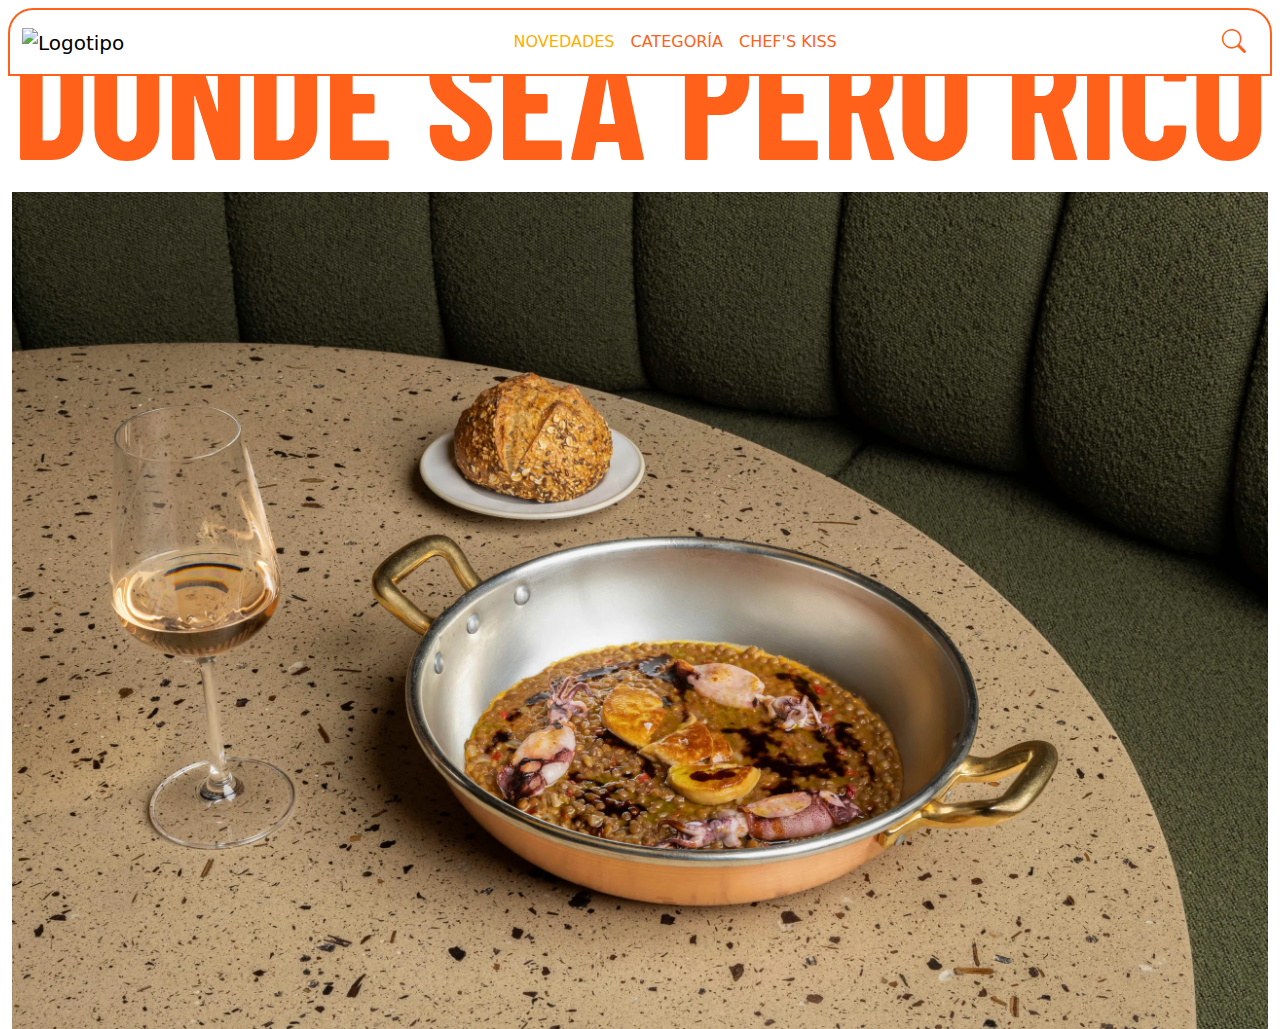
==== index.html @ 095376ee "Added banner" ====
<!DOCTYPE html>
<html lang="en">
<head>
    <meta charset="UTF-8">
    <meta name="viewport" content="width=device-width, initial-scale=1.0">
    <title>Home</title>

    <!-- Tipografía -->
    <link rel="preconnect" href="https://fonts.googleapis.com">
    <link rel="preconnect" href="https://fonts.gstatic.com" crossorigin>
    <link href="https://fonts.googleapis.com/css2?family=Barlow+Condensed:ital,wght@0,100;0,200;0,300;0,400;0,500;0,600;0,700;0,800;0,900;1,100;1,200;1,300;1,400;1,500;1,600;1,700;1,800;1,900&family=Bebas+Neue&display=swap" rel="stylesheet">

    <!-- BOOTSTRAP -->
    <link rel="stylesheet" href="https://cdn.jsdelivr.net/npm/bootstrap@5.3.3/dist/css/bootstrap.min.css" />
    <!-- BOOTSTRAP ICONOS -->
    <link rel="stylesheet" href="https://cdn.jsdelivr.net/npm/bootstrap-icons@1.11.3/font/bootstrap-icons.min.css">

    <!-- CSS AOS -->
    <link href="https://unpkg.com/aos@2.3.1/dist/aos.css" rel="stylesheet">

    <!-- CSS -->
    <link rel="stylesheet" href="css/home.css" />

    <!-- JQUERY -->
    <script src="https://cdnjs.cloudflare.com/ajax/libs/jquery/3.7.1/jquery.min.js" integrity="sha512-v2CJ7UaYy4JwqLDIrZUI/4hqeoQieOmAZNXBeQyjo21dadnwR+8ZaIJVT8EE2iyI61OV8e6M8PP2/4hpQINQ/g==" crossorigin="anonymous" referrerpolicy="no-referrer"></script>

    <!-- JS AOS -->
    <script src="https://unpkg.com/aos@2.3.1/dist/aos.js"></script>

    <!-- FONTAWESOM -->
    <script src="https://kit.fontawesome.com/dbeceb44b5.js" crossorigin="anonymous"></script>
</head>
<body>
    <!-- Navbar -->
    <div class="navbar-wrapper">
        <nav class="navbar navbar-expand-lg fixed-top" style="background-color: white;">
            <div class="container-fluid">
                <!-- Logotipo -->
                <a class="navbar-brand" href="index.html">
                    <img src="img/logo1.png" alt="Logotipo" height="35">
                </a>

                <!-- Botón hamburguesa -->
                <button class="navbar-toggler" type="button" data-bs-toggle="collapse" data-bs-target="#navbarNav" aria-controls="navbarNav" aria-expanded="false" aria-label="Toggle navigation">
                    <span class="navbar-toggler-icon"></span>
                </button>

                <!-- Botones -->
                <div class="collapse navbar-collapse justify-content-center" id="navbarNav">
                    <ul class="navbar-nav">
                        <li class="nav-item">
                            <a class="nav-link active" aria-current="page" href="#">NOVEDADES</a>
                        </li>
                        <li class="nav-item">
                            <a class="nav-link" href="#">CATEGORÍA</a>
                        </li>
                        <li class="nav-item">
                            <a class="nav-link" href="#">CHEF'S KISS</a>
                        </li>
                    </ul>
                </div>

                <!-- Lupa -->
                <form class="d-flex align-items-center" id="search-form">
                    <button class="btn" id="search-icon" type="button">
                        <i class="bi bi-search" style="font-size: 1.5rem; color: var(--color-4);"></i>
                    </button>
                    <input class="form-control ms-2" id="search-input" type="search" placeholder="Search" aria-label="Search" style="display: none; width: 0;">
                </form>
            </div>
        </nav>
    </div>

    <!-- texto header -->
    <div id="banner" class="container-fluid text-center">
        <h1 class="text-uppercase">Donde Sea Pero Rico</h1>
                <!-- Imagen principal -->
                <div id="banner-image" class="position-relative">
                    <img src="img/banner.webp" class="img-fluid object-fit-cover" alt="Imagen destacada">
                    <!-- <div class="star-burst"> AÑADIR FORMITA 
                    </div> -->
                </div>

 <!-- JAVASCRIPT BOOTSTRAP -->
 <script src="https://cdn.jsdelivr.net/npm/bootstrap@5.3.3/dist/js/bootstrap.bundle.min.js" integrity="sha384-YvpcrYf0tY3lHB60NNkmXc5s9fDVZLESaAA55NDzOxhy9GkcIdslK1eN7N6jIeHz" crossorigin="anonymous"></script>

 <!-- JS TYPED.JS -->
 <script src="https://unpkg.com/typed.js@2.1.0/dist/typed.umd.js"></script>

 <!-- JAVASCRIPT -->
  <script src="js/script.js"></script>
    
</body>
</html>
---- css/home.css ----
:root {
    --color-1: rgba(235, 0, 84, 1);
    --color-2: rgba(253, 146, 164, 1);
    --color-3: rgba(254, 215, 218, 1);
    --color-4: rgba(255, 97, 26, 1);
    --color-5: rgba(255, 174, 0, 1);
    --color-6: white;
}

.head {
    width: 1411px;
    height: 1013px;
    flex-shrink: 0;
    border-radius: 25px;
    border: 2px solid #FC4712;
}

/* TIPOGRAFÍA */
h1 {
    text-align: center;
    font-family: "Barlow Condensed";
    font-style: bold;
    font-weight: 700;
    font-size: 10em;
    margin: 0;
    color: var(--color-4);
}

h2 {
    font-family: "Barlow Condensed";
    font-style: normal;
    font-weight: 700;
    font-size: 5em;
    margin: 0;
    color: var(--color-4);
    line-height: 1;
    padding-top: 0.2em;
}

/* NAVBAR */
.navbar-wrapper {
    position: fixed;
    top: 0;
    left: 0;
    width: 100%;
    z-index: 999; 
    background-color:var(--color-6); 
    height: 75px; 
}

.navbar {
    border-radius: 25px 25px 0px 0px;
    border: 2px solid var(--color-4);
    margin-top: 0.5em;
    margin: 0.5em;
}

.navbar .nav-link {
    color: var(--color-4);
}

.navbar .nav-link.active {
    color: var(--color-5); 
}

.navbar .nav-link:hover {
    color: var(--color-5); 
}

#search-form {
    position: relative;
    display: flex;
    align-items: center;
}

#search-icon {
    z-index: 2; 
    background: none;
    border: none;
    cursor: pointer;
}

#search-input {
    position: absolute;
    right: 0;
    width: 0;
    transition: width 0.3s ease;
    background-color: transparent;
    border: none;
    border-bottom: 2px solid var(--color-4);
    padding: 5px;
    outline: none;
    color: var(--color-5);
    opacity: 0;
    z-index: 1; 
}

#search-input.active {
    width: 200px; /* Ancho abierto */
    opacity: 1;
}

/* BANNER */

.banner{
    padding-top: 60px;
    height: 100vh;
}

.img-fluid {
    width: 100%;
}

.banner-image{
    height: 32em;
}
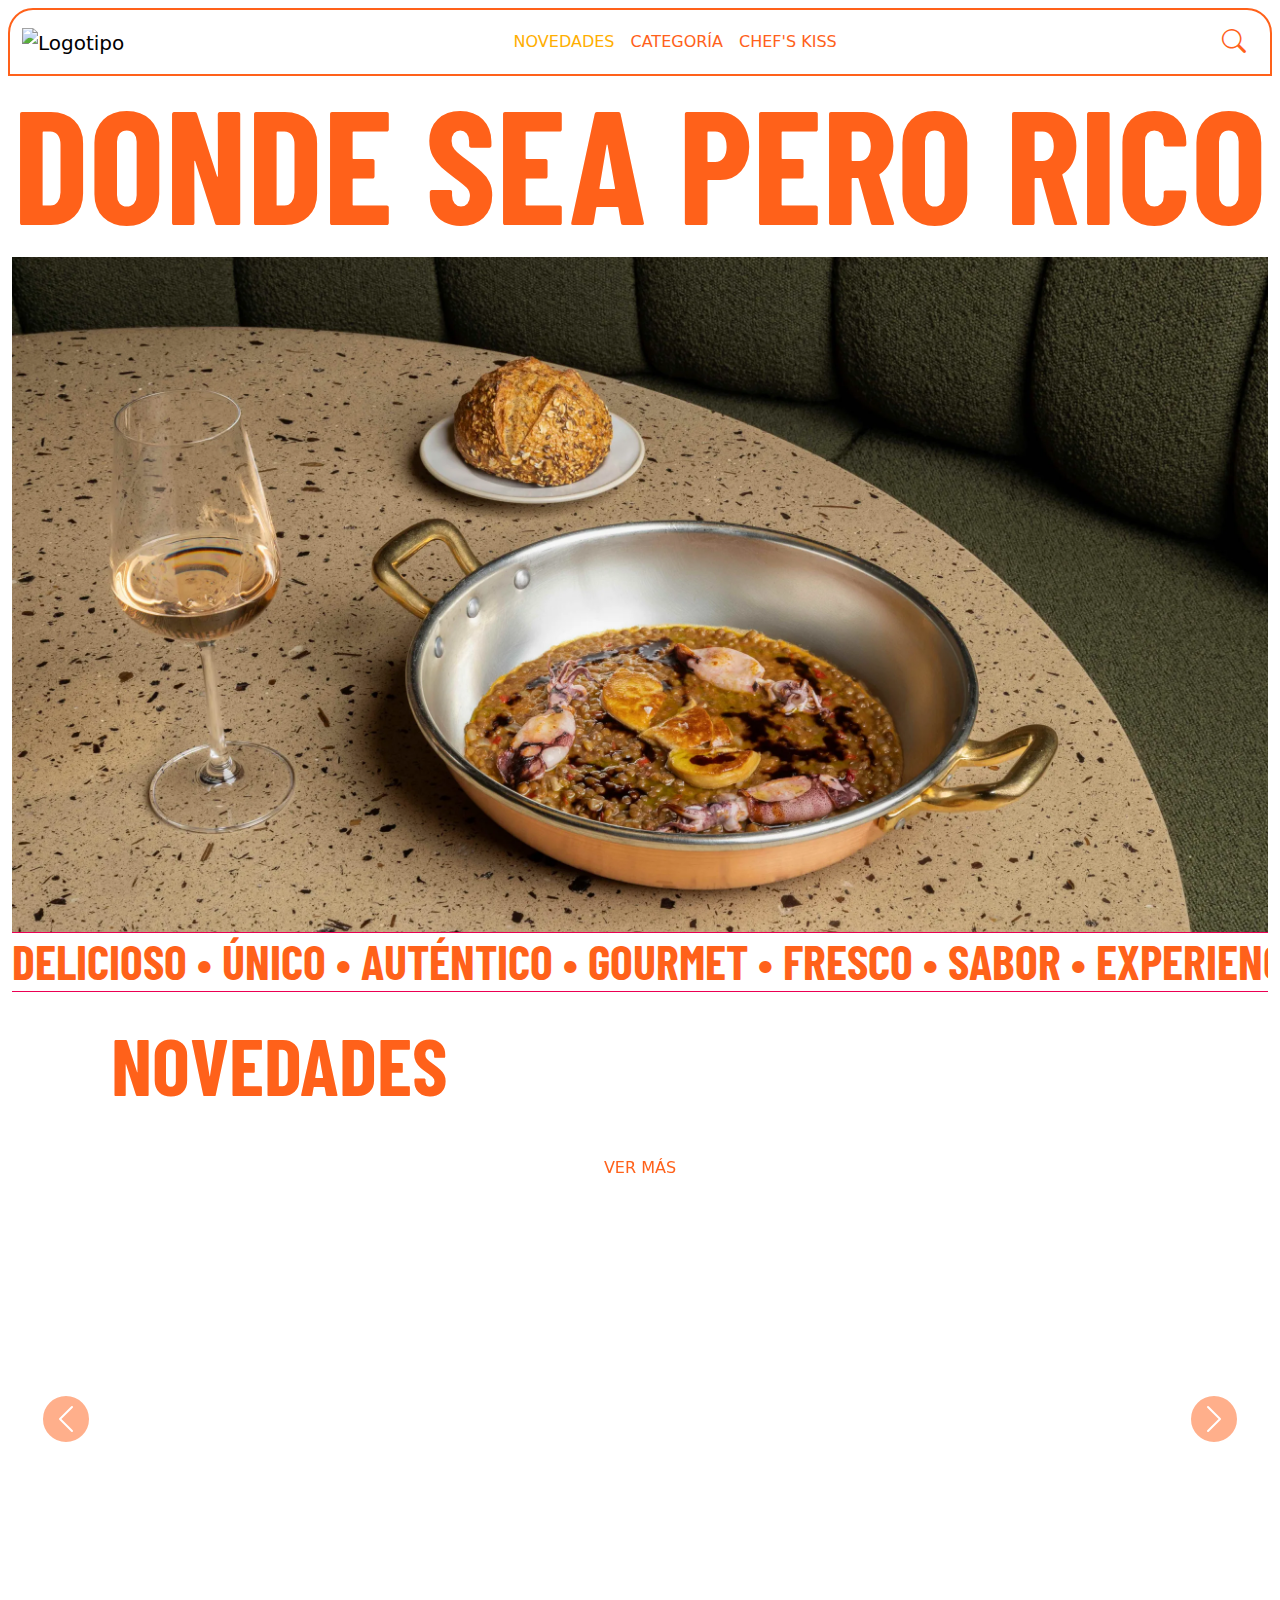
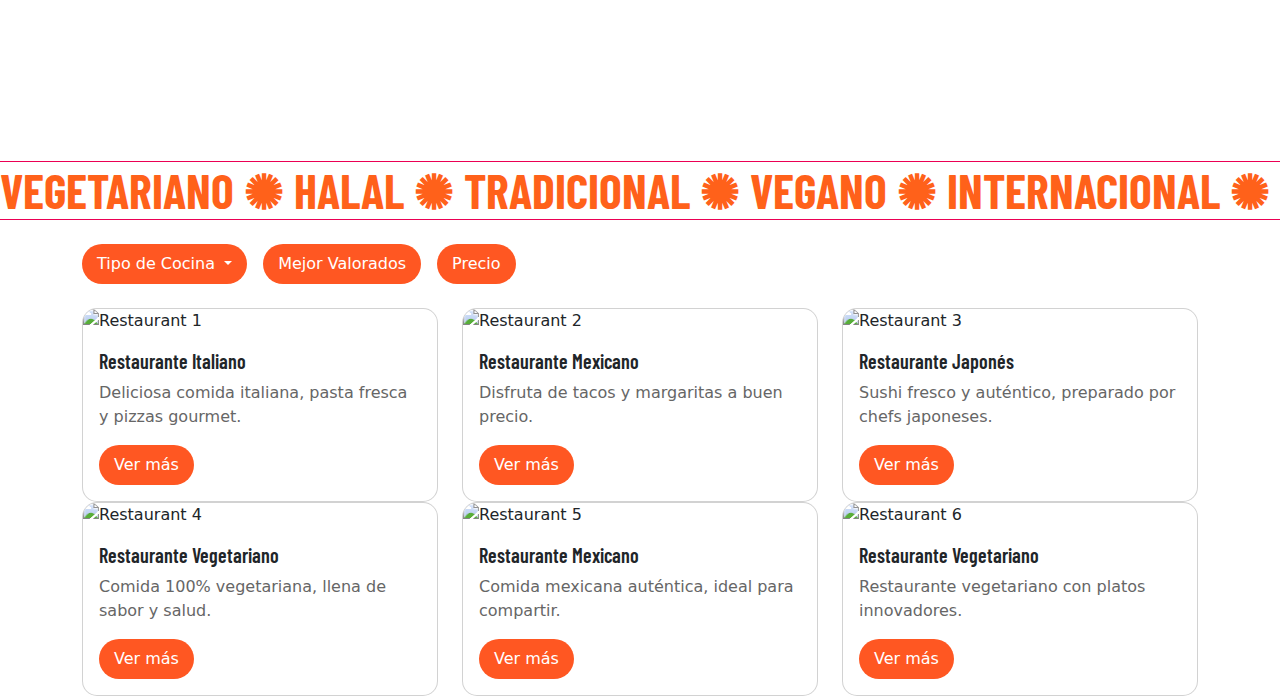
==== commit eca53fb8: "Seccion categorias con filtros en js funcionando" ====
--- a/index.html
+++ b/index.html
@@ -1,94 +1,329 @@
 <!DOCTYPE html>
 <html lang="en">
-<head>
-    <meta charset="UTF-8">
-    <meta name="viewport" content="width=device-width, initial-scale=1.0">
-    <title>Home</title>
-
-    <!-- Tipografía -->
-    <link rel="preconnect" href="https://fonts.googleapis.com">
-    <link rel="preconnect" href="https://fonts.gstatic.com" crossorigin>
-    <link href="https://fonts.googleapis.com/css2?family=Barlow+Condensed:ital,wght@0,100;0,200;0,300;0,400;0,500;0,600;0,700;0,800;0,900;1,100;1,200;1,300;1,400;1,500;1,600;1,700;1,800;1,900&family=Bebas+Neue&display=swap" rel="stylesheet">
-
-    <!-- BOOTSTRAP -->
-    <link rel="stylesheet" href="https://cdn.jsdelivr.net/npm/bootstrap@5.3.3/dist/css/bootstrap.min.css" />
-    <!-- BOOTSTRAP ICONOS -->
-    <link rel="stylesheet" href="https://cdn.jsdelivr.net/npm/bootstrap-icons@1.11.3/font/bootstrap-icons.min.css">
-
-    <!-- CSS AOS -->
-    <link href="https://unpkg.com/aos@2.3.1/dist/aos.css" rel="stylesheet">
-
-    <!-- CSS -->
-    <link rel="stylesheet" href="css/home.css" />
-
-    <!-- JQUERY -->
-    <script src="https://cdnjs.cloudflare.com/ajax/libs/jquery/3.7.1/jquery.min.js" integrity="sha512-v2CJ7UaYy4JwqLDIrZUI/4hqeoQieOmAZNXBeQyjo21dadnwR+8ZaIJVT8EE2iyI61OV8e6M8PP2/4hpQINQ/g==" crossorigin="anonymous" referrerpolicy="no-referrer"></script>
-
-    <!-- JS AOS -->
-    <script src="https://unpkg.com/aos@2.3.1/dist/aos.js"></script>
-
-    <!-- FONTAWESOM -->
-    <script src="https://kit.fontawesome.com/dbeceb44b5.js" crossorigin="anonymous"></script>
-</head>
-<body>
-    <!-- Navbar -->
-    <div class="navbar-wrapper">
-        <nav class="navbar navbar-expand-lg fixed-top" style="background-color: white;">
-            <div class="container-fluid">
-                <!-- Logotipo -->
-                <a class="navbar-brand" href="index.html">
-                    <img src="img/logo1.png" alt="Logotipo" height="35">
-                </a>
-
-                <!-- Botón hamburguesa -->
-                <button class="navbar-toggler" type="button" data-bs-toggle="collapse" data-bs-target="#navbarNav" aria-controls="navbarNav" aria-expanded="false" aria-label="Toggle navigation">
-                    <span class="navbar-toggler-icon"></span>
+    <head>
+        <meta charset="UTF-8">
+        <meta name="viewport" content="width=device-width, initial-scale=1.0">
+        <title>Home</title>
+
+        <!-- Tipografía -->
+        <link rel="preconnect" href="https://fonts.googleapis.com">
+        <link
+            rel="preconnect"
+            href="https://fonts.gstatic.com"
+            crossorigin="crossorigin">
+        <link
+            href="https://fonts.googleapis.com/css2?family=Barlow+Condensed:ital,wght@0,100;0,200;0,300;0,400;0,500;0,600;0,700;0,800;0,900;1,100;1,200;1,300;1,400;1,500;1,600;1,700;1,800;1,900&family=Bebas+Neue&display=swap"
+            rel="stylesheet">
+
+        <!-- BOOTSTRAP -->
+        <link
+            rel="stylesheet"
+            href="https://cdn.jsdelivr.net/npm/bootstrap@5.3.3/dist/css/bootstrap.min.css"/>
+        <!-- BOOTSTRAP ICONOS -->
+        <link
+            rel="stylesheet"
+            href="https://cdn.jsdelivr.net/npm/bootstrap-icons@1.11.3/font/bootstrap-icons.min.css">
+
+        <!-- CSS AOS -->
+        <link href="https://unpkg.com/aos@2.3.1/dist/aos.css" rel="stylesheet">
+
+        <!-- CSS -->
+        <link rel="stylesheet" href="css/home.css"/>
+
+        <!-- JQUERY -->
+        <script
+            src="https://cdnjs.cloudflare.com/ajax/libs/jquery/3.7.1/jquery.min.js"
+            integrity="sha512-v2CJ7UaYy4JwqLDIrZUI/4hqeoQieOmAZNXBeQyjo21dadnwR+8ZaIJVT8EE2iyI61OV8e6M8PP2/4hpQINQ/g=="
+            crossorigin="anonymous"
+            referrerpolicy="no-referrer"></script>
+
+        <!-- JS AOS -->
+        <script src="https://unpkg.com/aos@2.3.1/dist/aos.js"></script>
+
+        <!-- FONTAWESOM -->
+        <script src="https://kit.fontawesome.com/dbeceb44b5.js" crossorigin="anonymous"></script>
+
+    </head>
+    <body>
+        <!-- Navbar -->
+        <div class="navbar-wrapper">
+            <nav class="navbar navbar-expand-lg fixed-top" style="background-color: white;">
+                <div class="container-fluid">
+                    <!-- Logotipo -->
+                    <a class="navbar-brand" href="index.html">
+                        <img src="img/logo1.png" alt="Logotipo" height="35">
+                    </a>
+
+                    <!-- Botón hamburguesa -->
+                    <button
+                        class="navbar-toggler"
+                        type="button"
+                        data-bs-toggle="collapse"
+                        data-bs-target="#navbarNav"
+                        aria-controls="navbarNav"
+                        aria-expanded="false"
+                        aria-label="Toggle navigation">
+                        <span class="navbar-toggler-icon"></span>
+                    </button>
+
+                    <!-- Botones -->
+                    <div class="collapse navbar-collapse justify-content-center" id="navbarNav">
+                        <ul class="navbar-nav">
+                            <li class="nav-item">
+                                <a class="nav-link active" aria-current="page" href="#">NOVEDADES</a>
+                            </li>
+                            <li class="nav-item">
+                                <a class="nav-link" href="#">CATEGORÍA</a>
+                            </li>
+                            <li class="nav-item">
+                                <a class="nav-link" href="#">CHEF'S KISS</a>
+                            </li>
+                        </ul>
+                    </div>
+
+                    <!-- Lupa -->
+                    <form class="d-flex align-items-center" id="search-form">
+                        <button class="btn" id="search-icon" type="button">
+                            <i class="bi bi-search" style="font-size: 1.5rem; color: var(--color-4);"></i>
+                        </button>
+                        <input
+                            class="form-control ms-2"
+                            id="search-input"
+                            type="search"
+                            placeholder="Search"
+                            aria-label="Search"
+                            style="display: none; width: 0;">
+                    </form>
+                </div>
+            </nav>
+        </div>
+
+        <!-- texto header -->
+        <header id="banner" class="container-fluid text-center">
+            <h1 id="titulo" class="text-uppercase">Donde Sea Pero Rico</h1>
+            <!-- Imagen principal -->
+            <div id="banner-image">
+                <!-- class="position-relative"> -->
+                <img
+                    src="img/banner.webp"
+                    class="img-fluid object-fit-cover"
+                    alt="Imagen destacada">
+                <!-- <div class="star-burst"> AÑADIR FORMITA </div> -->
+            </div>
+
+            <!-- palabras deslizantes -->
+            <div class="marquee">
+                <h3>Delicioso • Único • Auténtico • Gourmet • Fresco • Sabor • Experiencia •
+                    Cultura • Ritual • Estilo • Callejero • Exclusivo • Tentador • Esencia • Picante
+                    • Novedad
+                </h3>
+            </div>
+        </header>
+
+        <!-- Carrousel fotos -->
+
+        <section id="carrousel" class="container-fluid">
+            <h2 id="Novedades" class="text-uppercase">Novedades</h1>
+            <div id="carousel-1" class="carousel slide">
+                <div class="carousel-indicators">
+                    <button
+                        type="button"
+                        data-bs-target="#carousel-1"
+                        data-bs-slide-to="0"
+                        class="active"
+                        aria-current="true"
+                        aria-label="Slide 1"></button>
+                    <button
+                        type="button"
+                        data-bs-target="#carousel-1"
+                        data-bs-slide-to="1"
+                        aria-label="Slide 2"></button>
+                    <button
+                        type="button"
+                        data-bs-target="#carousel-1"
+                        data-bs-slide-to="2"
+                        aria-label="Slide 3"></button>
+                </div>
+                <div class="carousel-inner">
+                    <!-- slide 1 -->
+                    <div class="carousel-item active">
+                        <img src="img/gambas.png" class="d-block w-100" alt="">
+                        <div
+                            class="carousel-caption d-flex flex-column justify-content-center align-items-center">
+                            <h5 class="text-uppercase">Farah</h5>
+                            <a
+                                href="https://www.restaurantefarah.com/"
+                                class="btn custom-btn text-uppercase">Ver más</a>
+                        </div>
+                    </div>
+                    <!-- slide 2 -->
+                    <div class="carousel-item">
+                        <img src="img/portada-restaurante.jpg" class="d-block w-100" alt="">
+                        <div
+                            class="carousel-caption d-flex flex-column justify-content-center align-items-center">
+                            <h5 class="text-uppercase">llagar la llobera</h5>
+                            <a href="restaurante.html" class="btn custom-btn text-uppercase">Ver más</a>
+                        </div>
+                    </div>
+                    <!-- slide 3 -->
+                    <div class="carousel-item">
+                        <img src="img/Sushi.jpg" class="d-block w-100" alt="">
+                        <div
+                            class="carousel-caption d-flex flex-column justify-content-center align-items-center">
+                            <h5 class="text-uppercase">Mateo Honten</h5>
+                            <a
+                                href="https://www.traveler.es/articulos/mateo-honten-restaurante-japones-madrid"
+                                class="btn custom-btn text-uppercase">Ver más</a>
+                        </div>
+                    </div>
+                </div>
+                <button
+                    class="carousel-control-prev"
+                    type="button"
+                    data-bs-target="#carousel-1"
+                    data-bs-slide="prev">
+                    <span class="carousel-control-prev-icon" aria-hidden="true"></span>
+                    <span class="visually-hidden">Previous</span>
                 </button>
-
-                <!-- Botones -->
-                <div class="collapse navbar-collapse justify-content-center" id="navbarNav">
-                    <ul class="navbar-nav">
-                        <li class="nav-item">
-                            <a class="nav-link active" aria-current="page" href="#">NOVEDADES</a>
-                        </li>
-                        <li class="nav-item">
-                            <a class="nav-link" href="#">CATEGORÍA</a>
-                        </li>
-                        <li class="nav-item">
-                            <a class="nav-link" href="#">CHEF'S KISS</a>
-                        </li>
-                    </ul>
-                </div>
-
-                <!-- Lupa -->
-                <form class="d-flex align-items-center" id="search-form">
-                    <button class="btn" id="search-icon" type="button">
-                        <i class="bi bi-search" style="font-size: 1.5rem; color: var(--color-4);"></i>
-                    </button>
-                    <input class="form-control ms-2" id="search-input" type="search" placeholder="Search" aria-label="Search" style="display: none; width: 0;">
-                </form>
+                <button
+                    class="carousel-control-next"
+                    type="button"
+                    data-bs-target="#carousel-1"
+                    data-bs-slide="next">
+                    <span class="carousel-control-next-icon" aria-hidden="true"></span>
+                    <span class="visually-hidden">Next</span>
+                </button>
             </div>
-        </nav>
-    </div>
-
-    <!-- texto header -->
-    <div id="banner" class="container-fluid text-center">
-        <h1 class="text-uppercase">Donde Sea Pero Rico</h1>
-                <!-- Imagen principal -->
-                <div id="banner-image" class="position-relative">
-                    <img src="img/banner.webp" class="img-fluid object-fit-cover" alt="Imagen destacada">
-                    <!-- <div class="star-burst"> AÑADIR FORMITA 
-                    </div> -->
-                </div>
-
- <!-- JAVASCRIPT BOOTSTRAP -->
- <script src="https://cdn.jsdelivr.net/npm/bootstrap@5.3.3/dist/js/bootstrap.bundle.min.js" integrity="sha384-YvpcrYf0tY3lHB60NNkmXc5s9fDVZLESaAA55NDzOxhy9GkcIdslK1eN7N6jIeHz" crossorigin="anonymous"></script>
-
- <!-- JS TYPED.JS -->
- <script src="https://unpkg.com/typed.js@2.1.0/dist/typed.umd.js"></script>
-
- <!-- JAVASCRIPT -->
-  <script src="js/script.js"></script>
-    
-</body>
+
+        </section>
+        <!-- palabras deslizantes 2 -->
+        <div class="marquee second-marquee">
+            <h3>Vegetariano ✺ Halal ✺ Tradicional ✺ Vegano ✺ Internacional ✺ Comida rápida ✺
+                De fusión ✺ Mediterráneo ✺ Mexicano ✺ Japonés ✺ Italiano ✺ Indio ✺ Asador ✺
+                Mariscos ✺ Sin gluten ✺
+            </h3>
+        </div>
+
+        <!-- -----------CATEGORIAS--------------- -->
+<section id="Categorias" class="container-fluid">
+
+<!-- Filtros -->
+<div class="container my-4">
+  <div class="d-flex justify-content-start mb-3">
+    <!-- Filtro de Tipo de Cocina -->
+    <div class="dropdown me-3">
+      <button class="btn btn-primary dropdown-toggle" type="button" id="dropdownMenuButton1" data-bs-toggle="dropdown" aria-expanded="false">
+        Tipo de Cocina
+      </button>
+      <ul class="dropdown-menu" aria-labelledby="dropdownMenuButton1">
+        <li><a class="dropdown-item" href="#" data-filter=".cocina1">Italiana</a></li>
+        <li><a class="dropdown-item" href="#" data-filter=".cocina2">Mexicana</a></li>
+        <li><a class="dropdown-item" href="#" data-filter=".cocina3">Japonesa</a></li>
+        <li><a class="dropdown-item" href="#" data-filter=".cocina4">Vegetariana</a></li>
+      </ul>
+    </div>
+
+    <!-- Filtro de Mejor Valorados -->
+    <button class="btn btn-primary me-3" data-filter=".mejor-valorados">Mejor Valorados</button>
+
+    <!-- Filtro de Precio -->
+    <button class="btn btn-primary" data-filter=".precio">Precio</button>
+  </div>
+</div>
+
+<!-- Tarjetas de restaurantes -->
+<div class="container">
+  <div class="row">
+    <!-- Tarjeta 1: Cocina Italiana, Mejor Valorado -->
+    <div class="col-lg-4 col-md-6 col-sm-12 filtro cocina1 mejor-valorados">
+      <div class="card">
+        <img src="restaurant1.jpg" class="card-img-top" alt="Restaurant 1">
+        <div class="card-body">
+          <h5 class="card-title">Restaurante Italiano</h5>
+          <p class="card-text">Deliciosa comida italiana, pasta fresca y pizzas gourmet.</p>
+          <a href="#" class="btn btn-primary">Ver más</a>
+        </div>
+      </div>
+    </div>
+
+    <!-- Tarjeta 2: Cocina Mexicana, Precio -->
+    <div class="col-lg-4 col-md-6 col-sm-12 filtro cocina2 precio">
+      <div class="card">
+        <img src="restaurant2.jpg" class="card-img-top" alt="Restaurant 2">
+        <div class="card-body">
+          <h5 class="card-title">Restaurante Mexicano</h5>
+          <p class="card-text">Disfruta de tacos y margaritas a buen precio.</p>
+          <a href="#" class="btn btn-primary">Ver más</a>
+        </div>
+      </div>
+    </div>
+
+    <!-- Tarjeta 3: Cocina Japonesa, Mejor Valorado -->
+    <div class="col-lg-4 col-md-6 col-sm-12 filtro cocina3 mejor-valorados">
+      <div class="card">
+        <img src="restaurant3.jpg" class="card-img-top" alt="Restaurant 3">
+        <div class="card-body">
+          <h5 class="card-title">Restaurante Japonés</h5>
+          <p class="card-text">Sushi fresco y auténtico, preparado por chefs japoneses.</p>
+          <a href="#" class="btn btn-primary">Ver más</a>
+        </div>
+      </div>
+    </div>
+
+    <!-- Tarjeta 4: Cocina Vegetariana -->
+    <div class="col-lg-4 col-md-6 col-sm-12 filtro cocina4">
+      <div class="card">
+        <img src="restaurant4.jpg" class="card-img-top" alt="Restaurant 4">
+        <div class="card-body">
+          <h5 class="card-title">Restaurante Vegetariano</h5>
+          <p class="card-text">Comida 100% vegetariana, llena de sabor y salud.</p>
+          <a href="#" class="btn btn-primary">Ver más</a>
+        </div>
+      </div>
+    </div>
+
+    <!-- Tarjeta 5: Cocina Mexicana -->
+    <div class="col-lg-4 col-md-6 col-sm-12 filtro cocina2">
+      <div class="card">
+        <img src="restaurant5.jpg" class="card-img-top" alt="Restaurant 5">
+        <div class="card-body">
+          <h5 class="card-title">Restaurante Mexicano</h5>
+          <p class="card-text">Comida mexicana auténtica, ideal para compartir.</p>
+          <a href="#" class="btn btn-primary">Ver más</a>
+        </div>
+      </div>
+    </div>
+
+    <!-- Tarjeta 6: Cocina Vegetariana, Mejor Valorado -->
+    <div class="col-lg-4 col-md-6 col-sm-12 filtro cocina4 mejor-valorados">
+      <div class="card">
+        <img src="restaurant6.jpg" class="card-img-top" alt="Restaurant 6">
+        <div class="card-body">
+          <h5 class="card-title">Restaurante Vegetariano</h5>
+          <p class="card-text">Restaurante vegetariano con platos innovadores.</p>
+          <a href="#" class="btn btn-primary">Ver más</a>
+        </div>
+      </div>
+    </div>
+  </div>
+</div>
+        </section>
+
+        <!-- JAVASCRIPT BOOTSTRAP -->
+        <script
+            src="https://cdn.jsdelivr.net/npm/bootstrap@5.3.3/dist/js/bootstrap.bundle.min.js"
+            integrity="sha384-YvpcrYf0tY3lHB60NNkmXc5s9fDVZLESaAA55NDzOxhy9GkcIdslK1eN7N6jIeHz"
+            crossorigin="anonymous"></script>
+
+        <!-- JS TYPED.JS -->
+        <script src="https://unpkg.com/typed.js@2.1.0/dist/typed.umd.js"></script>
+
+        <!-- Isotope CDN -->
+        <script
+            src="https://cdn.jsdelivr.net/npm/isotope-layout@3.0.6/dist/isotope.pkgd.min.js"></script>
+
+        <!-- JAVASCRIPT -->
+        <script src="js/script.js"></script>
+
+    </body>
 </html>--- a/css/home.css
+++ b/css/home.css
@@ -7,13 +7,21 @@
     --color-6: white;
 }
 
-.head {
-    width: 1411px;
-    height: 1013px;
-    flex-shrink: 0;
-    border-radius: 25px;
-    border: 2px solid #FC4712;
-}
+* {
+    margin: 0;
+    padding: 0;
+    box-sizing: border-box;
+    scroll-behavior: smooth;
+    
+}
+
+img {
+    width: 100%;
+    vertical-align: middle;
+}
+
+
+
 
 /* TIPOGRAFÍA */
 h1 {
@@ -35,6 +43,24 @@
     color: var(--color-4);
     line-height: 1;
     padding-top: 0.2em;
+}
+
+h3 {
+    font-family: "Barlow Condensed";
+    font-style: normal;
+    font-weight: 700;
+    font-size: 3em;
+    margin: 0;
+    color: var(--color-4);
+}
+
+h5 {
+    font-family: "Barlow Condensed";
+    font-style: normal;
+    font-weight: 700;
+    font-size: 3em;
+    margin: 0;
+    color: var(--color-6);
 }
 
 /* NAVBAR */
@@ -102,15 +128,190 @@
 
 /* BANNER */
 
-.banner{
-    padding-top: 60px;
-    height: 100vh;
+
+#banner{
+    padding-top: 65px;
+    min-height: 100vh;
+    
 }
 
 .img-fluid {
     width: 100%;
-}
-
-.banner-image{
-    height: 32em;
-}+    height: 75vh;
+}
+
+
+/* Palabras deslizantes */
+.marquee {
+    overflow: hidden;
+    border-top: 1px solid var(--color-1);
+    border-bottom: 1px solid var(--color-1);
+    display: flex;
+  }
+  
+  .marquee h3{
+    white-space: nowrap;
+    text-transform: uppercase
+  }
+
+  .second-marquee{
+    margin-top: 3vh;
+  }
+
+  /* carrousel fotos */
+
+  #Novedades{
+    margin-left: 11vh;
+    text-align: left;
+  }
+
+  #carrousel{
+    padding-top: 1em;
+  }
+
+  .carousel-inner{
+    position: relative;
+    overflow: hidden;
+    border-radius: 4vh;
+    height: 100%;
+  }
+
+  #carousel-1{
+    padding-top: 4vh;
+    max-width: 90vw;
+    height: 70vh;
+    margin: auto;
+  }
+
+   /* controles del carrusel */
+   .carousel-control-prev, .carousel-control-next {
+    width: 50px;
+    height: 50px;
+    border-radius: 50%; 
+    border: 2px solid var(--color-6); 
+    background-color: var(--color-4);
+    display: flex;
+    justify-content: center;
+    align-items: center;
+    position: absolute; 
+    top: 50%; 
+    transform: translateY(-50%); 
+    z-index: 10;
+  }
+
+  .carousel-control-prev {
+    left: -23px; 
+  }
+
+  .carousel-control-next {
+    right: -23px; 
+  }
+
+  .carousel-control-prev:hover, .carousel-control-next:hover {
+    border-color: rgba(255, 255, 255, 0.8); /* Hacer más visible el borde al pasar el ratón */
+  }
+
+  .carousel-caption {
+    position: absolute;
+    top: 30%;
+    left: 50%;
+    transform: translate(-50%, -50%);
+    text-align: center;
+    width: 100%;
+    max-width: 80%;
+  }
+
+  .custom-btn {
+    border-radius: 25px;
+    background-color: var(--color-6);
+    color: var(--color-4); 
+    padding: 8px 17px;
+    text-decoration: none;
+    transition: background-color 0.3s, color 0.3s; 
+  }
+  
+  .custom-btn:hover {
+    background-color: var(--color-4);
+    color: var(--color-6);
+  }
+
+  /* CATERORIAS */
+
+  /* isotope */
+  /* Contenedor de la cuadrícula */
+.grid {
+    display: grid;
+    grid-template-columns: repeat(auto-fill, minmax(200px, 1fr));
+    gap: 10px;
+}
+
+/* Elementos dentro de la cuadrícula */
+.grid-item {
+    background: #f4f4f4;
+    padding: 20px;
+    text-align: center;
+    border: 1px solid #ddd;
+    transition: all 0.3s ease;
+}
+
+/* Filtros */
+.card {
+    border-radius: 15px;
+    overflow: hidden;
+  }
+  
+  .card .row.g-0 {
+    display: flex;
+    flex-direction: row;
+  }
+  
+  .card img {
+    width: 100%;
+    height: auto;
+  }
+  
+  .card-body {
+    padding: 1rem;
+  }
+  
+  .card-title {
+    font-size: 1.25rem;
+    font-weight: 600;
+  }
+  
+  .card-text {
+    font-size: 1rem;
+    color: #666;
+  }
+  
+  .btn-primary {
+    background-color: #ff5722;
+    border: none;
+    border-radius: 25px;
+    padding: 8px 15px;
+  }
+  
+  .btn-primary:hover {
+    background-color: #e64a19;
+  }
+
+
+/* MEDIA QUERIES */
+  @media (max-width: 576px) {
+    #carousel-1 {
+      height: 50vw; 
+    }
+  }
+
+  @media (max-width: 576px) and (width: 768px) {
+    #carousel-1 {
+      height: 40vw; 
+    }
+  }
+
+  @media (max-width: 768px) {
+    #carousel-1 {
+      height: 30vw; 
+    }
+  }
+
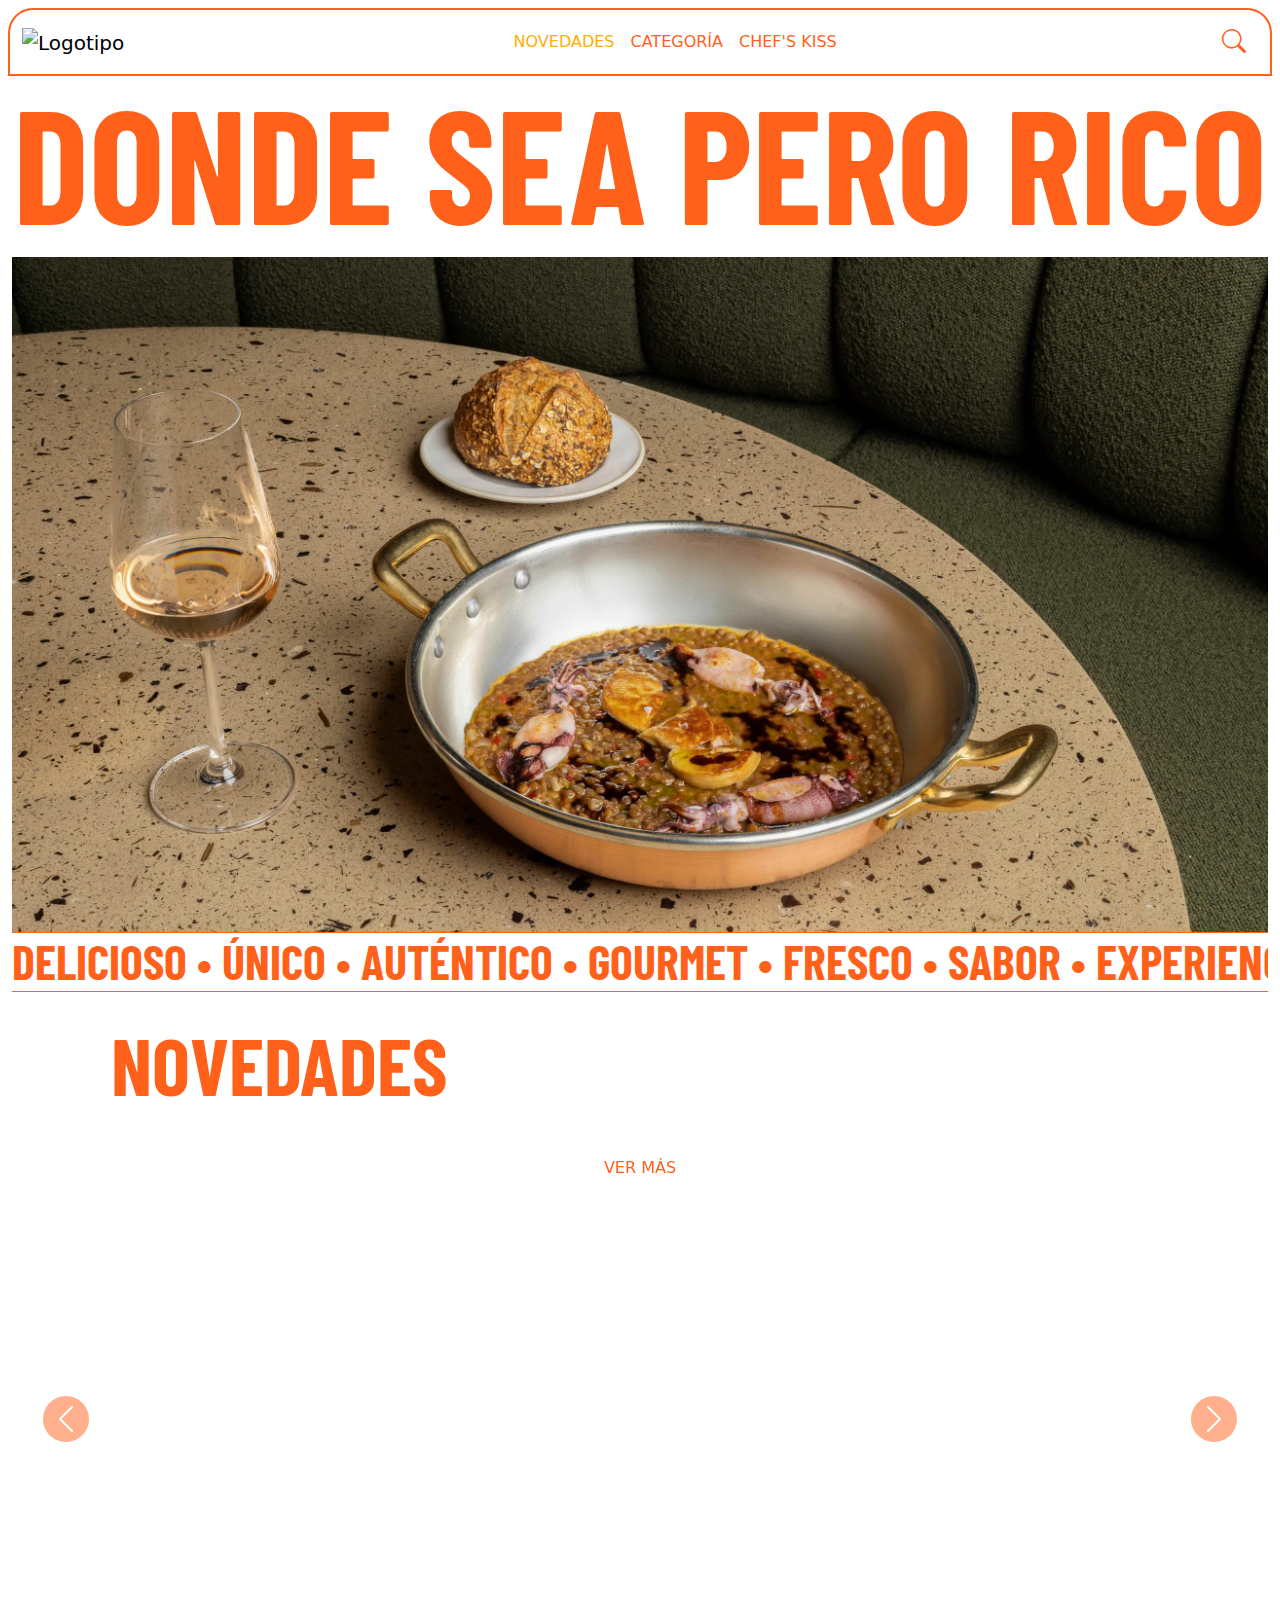
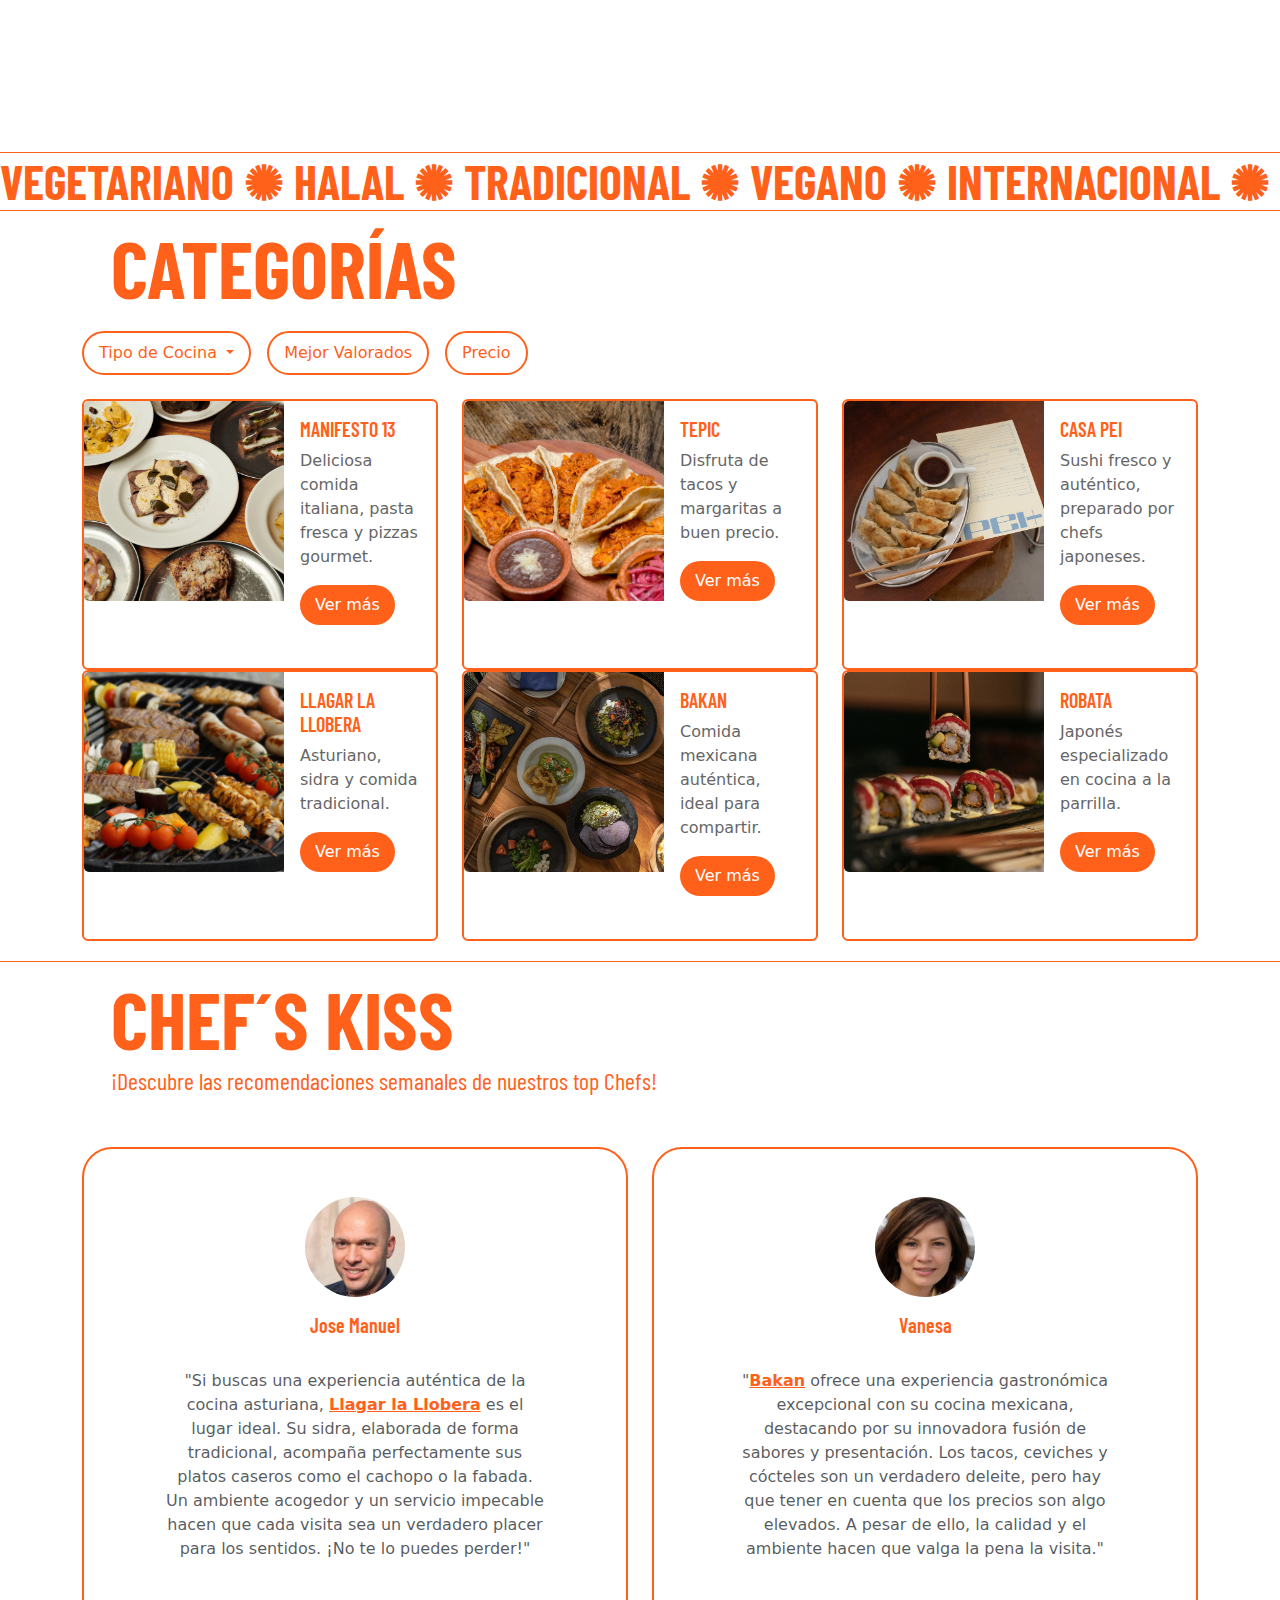
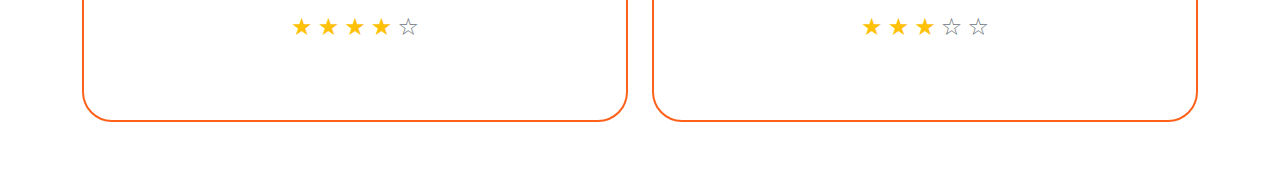
==== commit 3b440059: "Maquetado seccion categorias y cards chef kiss" ====
--- a/index.html
+++ b/index.html
@@ -115,7 +115,7 @@
             <div class="marquee">
                 <h3>Delicioso • Único • Auténtico • Gourmet • Fresco • Sabor • Experiencia •
                     Cultura • Ritual • Estilo • Callejero • Exclusivo • Tentador • Esencia • Picante
-                    • Novedad
+                    • Novedad •
                 </h3>
             </div>
         </header>
@@ -206,28 +206,29 @@
 
         <!-- -----------CATEGORIAS--------------- -->
 <section id="Categorias" class="container-fluid">
+  <h2 id="Novedades" class="text-uppercase">Categorías</h1>
 
 <!-- Filtros -->
 <div class="container my-4">
   <div class="d-flex justify-content-start mb-3">
     <!-- Filtro de Tipo de Cocina -->
     <div class="dropdown me-3">
-      <button class="btn btn-primary dropdown-toggle" type="button" id="dropdownMenuButton1" data-bs-toggle="dropdown" aria-expanded="false">
+      <button class="btn btn-primary dropdown-toggle boton1" type="button" id="dropdownMenuButton1" data-bs-toggle="dropdown" aria-expanded="false">
         Tipo de Cocina
       </button>
       <ul class="dropdown-menu" aria-labelledby="dropdownMenuButton1">
         <li><a class="dropdown-item" href="#" data-filter=".cocina1">Italiana</a></li>
         <li><a class="dropdown-item" href="#" data-filter=".cocina2">Mexicana</a></li>
         <li><a class="dropdown-item" href="#" data-filter=".cocina3">Japonesa</a></li>
-        <li><a class="dropdown-item" href="#" data-filter=".cocina4">Vegetariana</a></li>
+        <li><a class="dropdown-item" href="#" data-filter=".cocina4">Española</a></li>
       </ul>
     </div>
 
     <!-- Filtro de Mejor Valorados -->
-    <button class="btn btn-primary me-3" data-filter=".mejor-valorados">Mejor Valorados</button>
+    <button class="btn btn-primary me-3 boton1" data-filter=".mejor-valorados">Mejor Valorados</button>
 
     <!-- Filtro de Precio -->
-    <button class="btn btn-primary" data-filter=".precio">Precio</button>
+    <button class="btn btn-primary boton1" data-filter=".precio">Precio</button>
   </div>
 </div>
 
@@ -236,78 +237,125 @@
   <div class="row">
     <!-- Tarjeta 1: Cocina Italiana, Mejor Valorado -->
     <div class="col-lg-4 col-md-6 col-sm-12 filtro cocina1 mejor-valorados">
-      <div class="card">
-        <img src="restaurant1.jpg" class="card-img-top" alt="Restaurant 1">
-        <div class="card-body">
-          <h5 class="card-title">Restaurante Italiano</h5>
-          <p class="card-text">Deliciosa comida italiana, pasta fresca y pizzas gourmet.</p>
-          <a href="#" class="btn btn-primary">Ver más</a>
-        </div>
+      <div class="card d-flex">
+          <img src="img/italiano.webp" class="card-img-left" alt="Restaurant 1">
+          <div class="card-body">
+            <h5 class="card-title text-uppercase">Manifesto 13</h5>
+            <p class="card-text">Deliciosa comida italiana, pasta fresca y pizzas gourmet.</p>
+            <a href="https://manifesto13.es/" class="btn btn-primary boton2">Ver más</a>
+          </div>
       </div>
     </div>
 
     <!-- Tarjeta 2: Cocina Mexicana, Precio -->
     <div class="col-lg-4 col-md-6 col-sm-12 filtro cocina2 precio">
-      <div class="card">
-        <img src="restaurant2.jpg" class="card-img-top" alt="Restaurant 2">
-        <div class="card-body">
-          <h5 class="card-title">Restaurante Mexicano</h5>
+      <div class="card d-flex">
+        <img src="img/mexicano1.jpg" class="card-img-left" alt="Restaurant 2">
+        <div class="card-body">
+          <h5 class="card-title text-uppercase">tepic</h5>
           <p class="card-text">Disfruta de tacos y margaritas a buen precio.</p>
-          <a href="#" class="btn btn-primary">Ver más</a>
+          <a href="https://www.tepic.es/concepto/" class="btn btn-primary boton2">Ver más</a>
         </div>
       </div>
     </div>
 
     <!-- Tarjeta 3: Cocina Japonesa, Mejor Valorado -->
-    <div class="col-lg-4 col-md-6 col-sm-12 filtro cocina3 mejor-valorados">
-      <div class="card">
-        <img src="restaurant3.jpg" class="card-img-top" alt="Restaurant 3">
-        <div class="card-body">
-          <h5 class="card-title">Restaurante Japonés</h5>
+    <div class="col-lg-4 col-md-6 col-sm-12 filtro cocina3 mejor-valorados precio">
+      <div class="card d-flex">
+        <img src="img/japones1.webp" class="card-img-left" alt="Restaurant 3">
+        <div class="card-body">
+          <h5 class="card-title text-uppercase">casa pei</h5>
           <p class="card-text">Sushi fresco y auténtico, preparado por chefs japoneses.</p>
-          <a href="#" class="btn btn-primary">Ver más</a>
-        </div>
-      </div>
-    </div>
-
-    <!-- Tarjeta 4: Cocina Vegetariana -->
-    <div class="col-lg-4 col-md-6 col-sm-12 filtro cocina4">
-      <div class="card">
-        <img src="restaurant4.jpg" class="card-img-top" alt="Restaurant 4">
-        <div class="card-body">
-          <h5 class="card-title">Restaurante Vegetariano</h5>
-          <p class="card-text">Comida 100% vegetariana, llena de sabor y salud.</p>
-          <a href="#" class="btn btn-primary">Ver más</a>
+          <a href="https://www.instagram.com/casapeiplus/?hl=es" class="btn btn-primary boton2">Ver más</a>
+        </div>
+      </div>
+    </div>
+
+    <!-- Tarjeta 4: Cocina Española, mejor valorado -->
+    <div class="col-lg-4 col-md-6 col-sm-12 filtro cocina4 mejor-valorados">
+      <div class="card d-flex">
+        <img src="img/portada-restaurante.jpg" class="card-img-left" alt="Restaurant 4">
+        <div class="card-body">
+          <h5 class="card-title text-uppercase">Llagar la llobera</h5>
+          <p class="card-text">Asturiano, sidra y comida tradicional.</p>
+          <a href="restaurante.html" class="btn btn-primary boton2">Ver más</a>
         </div>
       </div>
     </div>
 
     <!-- Tarjeta 5: Cocina Mexicana -->
     <div class="col-lg-4 col-md-6 col-sm-12 filtro cocina2">
-      <div class="card">
-        <img src="restaurant5.jpg" class="card-img-top" alt="Restaurant 5">
-        <div class="card-body">
-          <h5 class="card-title">Restaurante Mexicano</h5>
+      <div class="card d-flex">
+        <img src="img/mexicano2.jpg" class="card-img-left" alt="Restaurant 5">
+        <div class="card-body">
+          <h5 class="card-title text-uppercase">Bakan</h5>
           <p class="card-text">Comida mexicana auténtica, ideal para compartir.</p>
-          <a href="#" class="btn btn-primary">Ver más</a>
-        </div>
-      </div>
-    </div>
-
-    <!-- Tarjeta 6: Cocina Vegetariana, Mejor Valorado -->
-    <div class="col-lg-4 col-md-6 col-sm-12 filtro cocina4 mejor-valorados">
-      <div class="card">
-        <img src="restaurant6.jpg" class="card-img-top" alt="Restaurant 6">
-        <div class="card-body">
-          <h5 class="card-title">Restaurante Vegetariano</h5>
-          <p class="card-text">Restaurante vegetariano con platos innovadores.</p>
-          <a href="#" class="btn btn-primary">Ver más</a>
+          <a href="https://madridsecreto.co/bakan/" class="btn btn-primary boton2">Ver más</a>
+        </div>
+      </div>
+    </div>
+
+    <!-- Tarjeta 6: Cocina Japonesa, Mejor Valorado -->
+    <div class="col-lg-4 col-md-6 col-sm-12 filtro cocina3 mejor-valorados">
+      <div class="card d-flex">
+        <img src="img/japonesa2.webp" class="card-img-left" alt="Restaurant 6">
+        <div class="card-body">
+          <h5 class="card-title text-uppercase">robata</h5>
+          <p class="card-text">Japonés especializado en cocina a la parrilla.</p>
+          <a href="https://robata.es/robata-madrid/" class="btn btn-primary boton2">Ver más</a>
         </div>
       </div>
     </div>
   </div>
 </div>
-        </section>
+</section>
+<div class="section-line"></div>
+
+<!-- --------chef´s kiss----------- -->
+<section id="Chefkis" class="container-fluid">
+  <h2 id="Novedades" class="text-uppercase">Chef´s kiss</h1>
+    <p id="subtitulo"> ¡Descubre las recomendaciones semanales de nuestros top Chefs!</p>
+    <div class="container my-4">
+      <div class="row justify-content-center">
+        <!-- Card 1 -->
+        <div class="col-md-6 mb-4">
+          <div class="card2 text-center p-5">
+            <div class="d-flex flex-column align-items-center">
+              <img src="img/persona1.jpg" class="profile-img mb-3" alt="Perfil 1">
+              <h5 class="card-title">Jose Manuel</h5>
+              <p class="card-text2 text-muted">"Si buscas una experiencia auténtica de la cocina asturiana, <a id="link" href="restaurante.html">Llagar la Llobera</a> es el lugar ideal. Su sidra, elaborada de forma tradicional, acompaña perfectamente sus platos caseros como el cachopo o la fabada. Un ambiente acogedor y un servicio impecable hacen que cada visita sea un verdadero placer para los sentidos. ¡No te lo puedes perder!"</p>
+              <div class="stars"> 
+                <span class="estrellas text-warning">★</span>
+                <span class="estrellas text-warning">★</span>
+                <span class="estrellas text-warning">★</span>
+                <span class="estrellas text-warning">★</span>
+                <span class="estrellas text-secondary">☆</span> 
+              </div>
+            </div>
+          </div>
+        </div>
+    
+        <!-- Card 2 -->
+        <div class="col-md-6 mb-4">
+          <div class="card2 text-center p-5">
+            <div class="d-flex flex-column align-items-center">
+              <img src="img/persona2.jpg" class="profile-img mb-3" alt="Perfil 2">
+              <h5 class="card-title">Vanesa</h5>
+              <p class="card-text2 text-muted">"<a id="link" href="https://bakanmadrid.com/">Bakan</a> ofrece una experiencia gastronómica excepcional con su cocina mexicana, destacando por su innovadora fusión de sabores y presentación. Los tacos, ceviches y cócteles son un verdadero deleite, pero hay que tener en cuenta que los precios son algo elevados. A pesar de ello, la calidad y el ambiente hacen que valga la pena la visita."</p>
+              <div class="stars">
+                <span class="estrellas text-warning">★</span>
+                <span class="estrellas text-warning">★</span>
+                <span class="estrellas text-warning">★</span>
+                <span class="estrellas text-secondary">☆</span>
+                <span class="estrellas text-secondary">☆</span>
+              </div>
+            </div>
+          </div>
+        </div>
+      </div>
+    </div>
+    
+</section>
 
         <!-- JAVASCRIPT BOOTSTRAP -->
         <script
--- a/css/home.css
+++ b/css/home.css
@@ -144,8 +144,8 @@
 /* Palabras deslizantes */
 .marquee {
     overflow: hidden;
-    border-top: 1px solid var(--color-1);
-    border-bottom: 1px solid var(--color-1);
+    border-top: 1px solid var(--color-4);
+    border-bottom: 1px solid var(--color-4);
     display: flex;
   }
   
@@ -155,7 +155,7 @@
   }
 
   .second-marquee{
-    margin-top: 3vh;
+    margin-top: 2vh;
   }
 
   /* carrousel fotos */
@@ -208,7 +208,7 @@
   }
 
   .carousel-control-prev:hover, .carousel-control-next:hover {
-    border-color: rgba(255, 255, 255, 0.8); /* Hacer más visible el borde al pasar el ratón */
+    border-color: rgba(255, 255, 255, 0.8);
   }
 
   .carousel-caption {
@@ -247,36 +247,39 @@
 
 /* Elementos dentro de la cuadrícula */
 .grid-item {
-    background: #f4f4f4;
+    background: var(--color-6);
     padding: 20px;
     text-align: center;
-    border: 1px solid #ddd;
+    border: px solid var(--color-6);
     transition: all 0.3s ease;
 }
 
 /* Filtros */
 .card {
-    border-radius: 15px;
-    overflow: hidden;
-  }
-  
-  .card .row.g-0 {
-    display: flex;
-    flex-direction: row;
-  }
-  
-  .card img {
-    width: 100%;
-    height: auto;
+    display: flex;
+    flex-direction: row; 
+    margin-bottom: 3vh;
+    border: 2px solid var(--color-4);
+    height: 100%;
+  }
+  
+  .card-img-left {
+    width: 200px; 
+    height: 200px; 
+    object-fit: cover; 
+    border-radius: 5px 0px 0px 5px;
+    /* margin-right: 15px;  */
   }
   
   .card-body {
-    padding: 1rem;
+    flex: 1; 
   }
   
   .card-title {
     font-size: 1.25rem;
     font-weight: 600;
+    color: var(--color-4);
+    font-family:"Barlow Condensed" ;
   }
   
   .card-text {
@@ -284,17 +287,83 @@
     color: #666;
   }
   
-  .btn-primary {
-    background-color: #ff5722;
-    border: none;
+  .boton1 {
+    background-color: transparent;
+    color: var(--color-4);
+    border:2px solid var(--color-4);
     border-radius: 25px;
     padding: 8px 15px;
   }
+
+  .boton2{
+    background-color: var(--color-4);
+    color: var(--color-6);
+    border:none;
+    border-radius: 25px;
+    padding: 8px 15px;
+  }
   
   .btn-primary:hover {
-    background-color: #e64a19;
-  }
-
+    background-color: var(--color-4);
+    border:2px solid var(--color-4);
+  }
+
+  .boton2:hover {
+    background-color: rgb(207, 79, 20);
+    border:none;
+  }
+
+  .section-line {
+    height: 1px; 
+    background-color: var(--color-4); 
+    margin-top: 20px; 
+    width: 100%;
+  }
+
+  /* CHEF KISS */
+
+  .profile-img {
+    width: 100px;
+    height: 100px;
+    object-fit: cover;
+    border-radius: 50%;
+  }
+  
+  #subtitulo{
+    font-family: "Barlow Condensed";
+    font-style: normal;
+    font-weight: 400;
+    font-size: 1.5em;
+    color: var(--color-4);
+    padding-top: 0.2em;
+    padding-bottom: 1em;
+    margin-left: 11vh;
+    text-align: left;
+  }
+
+  .card2 {
+    display: flex;
+    flex-direction: column; 
+    margin-bottom: 3vh;
+    border: 2px solid var(--color-4);
+    border-radius: 30px;
+    height: 100%;
+  }
+
+  .estrellas{
+    font-size: 1.5rem;
+    display: inline-block;
+  }
+
+  .card-text2{
+    padding: 2rem;
+  }
+
+  #link{
+    font-weight: bolder;
+    color: var(--color-4);
+    text-decoration: underline;
+  }
 
 /* MEDIA QUERIES */
   @media (max-width: 576px) {
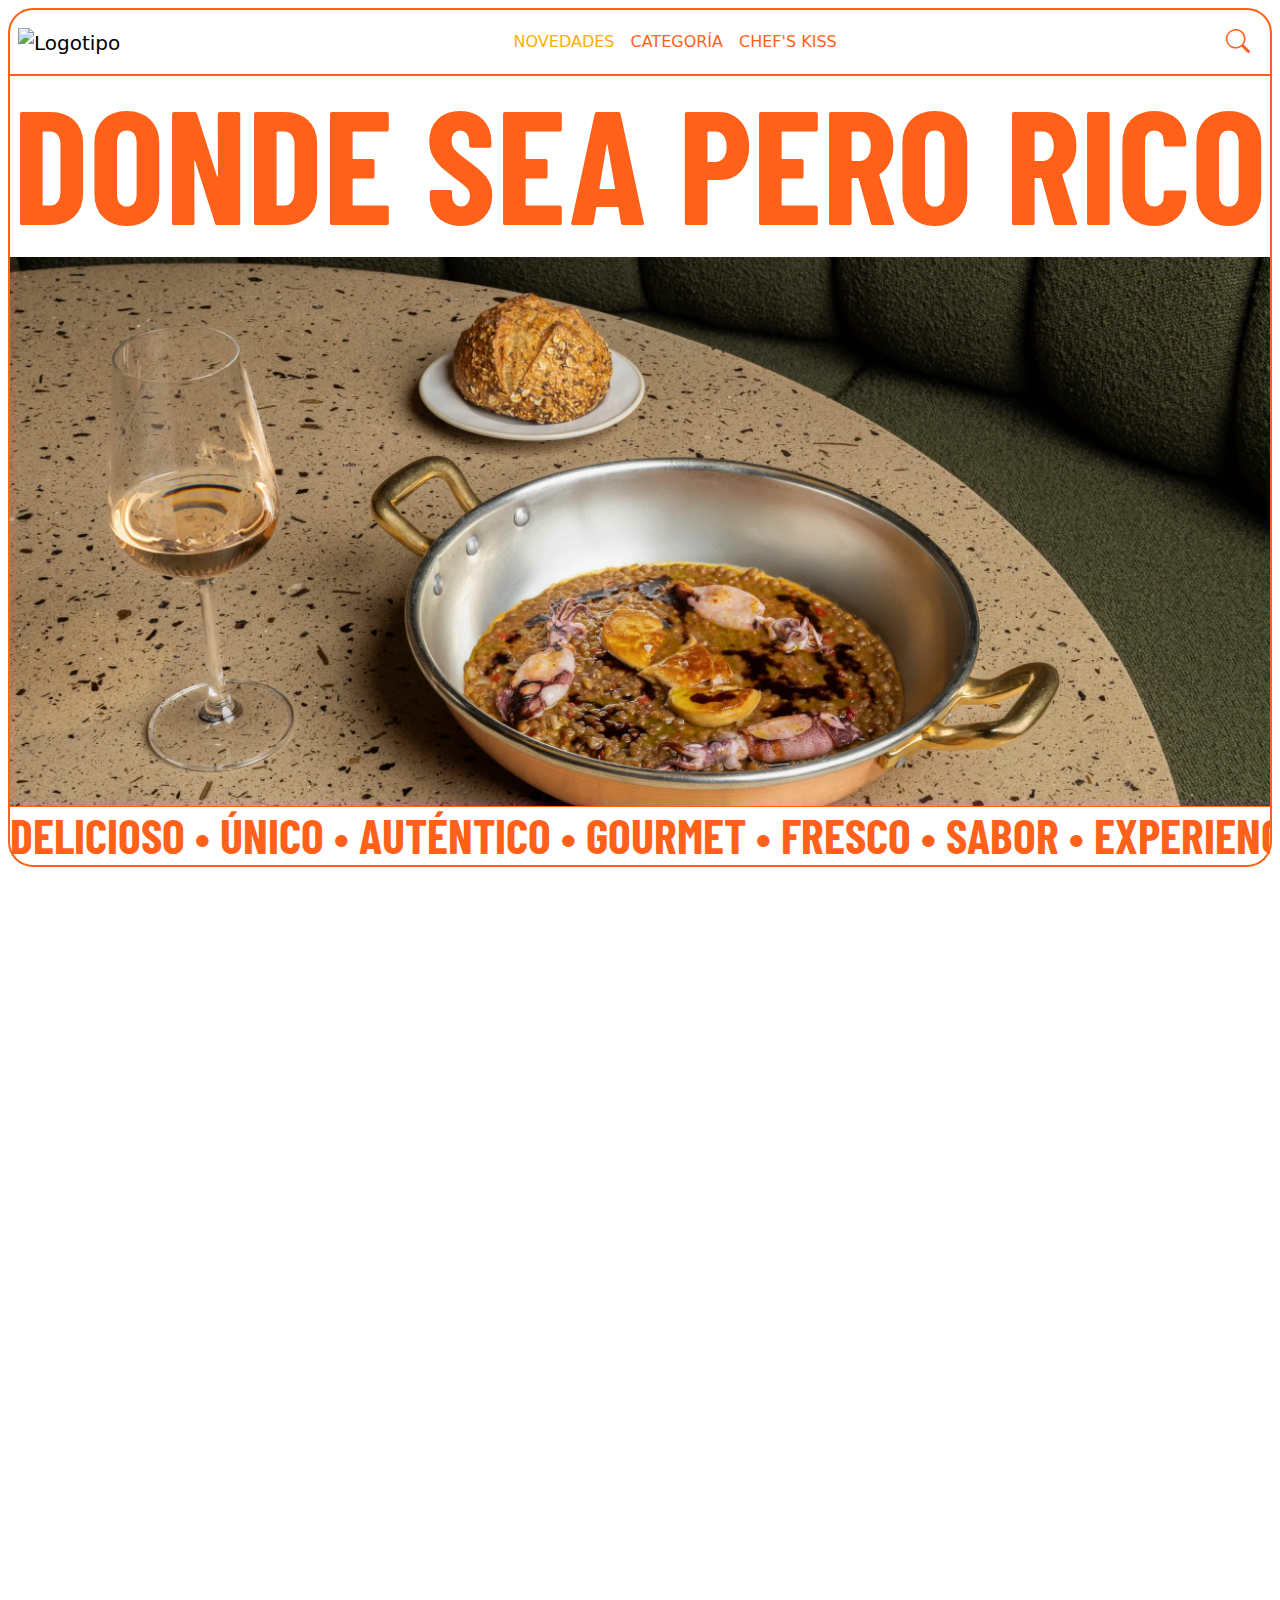
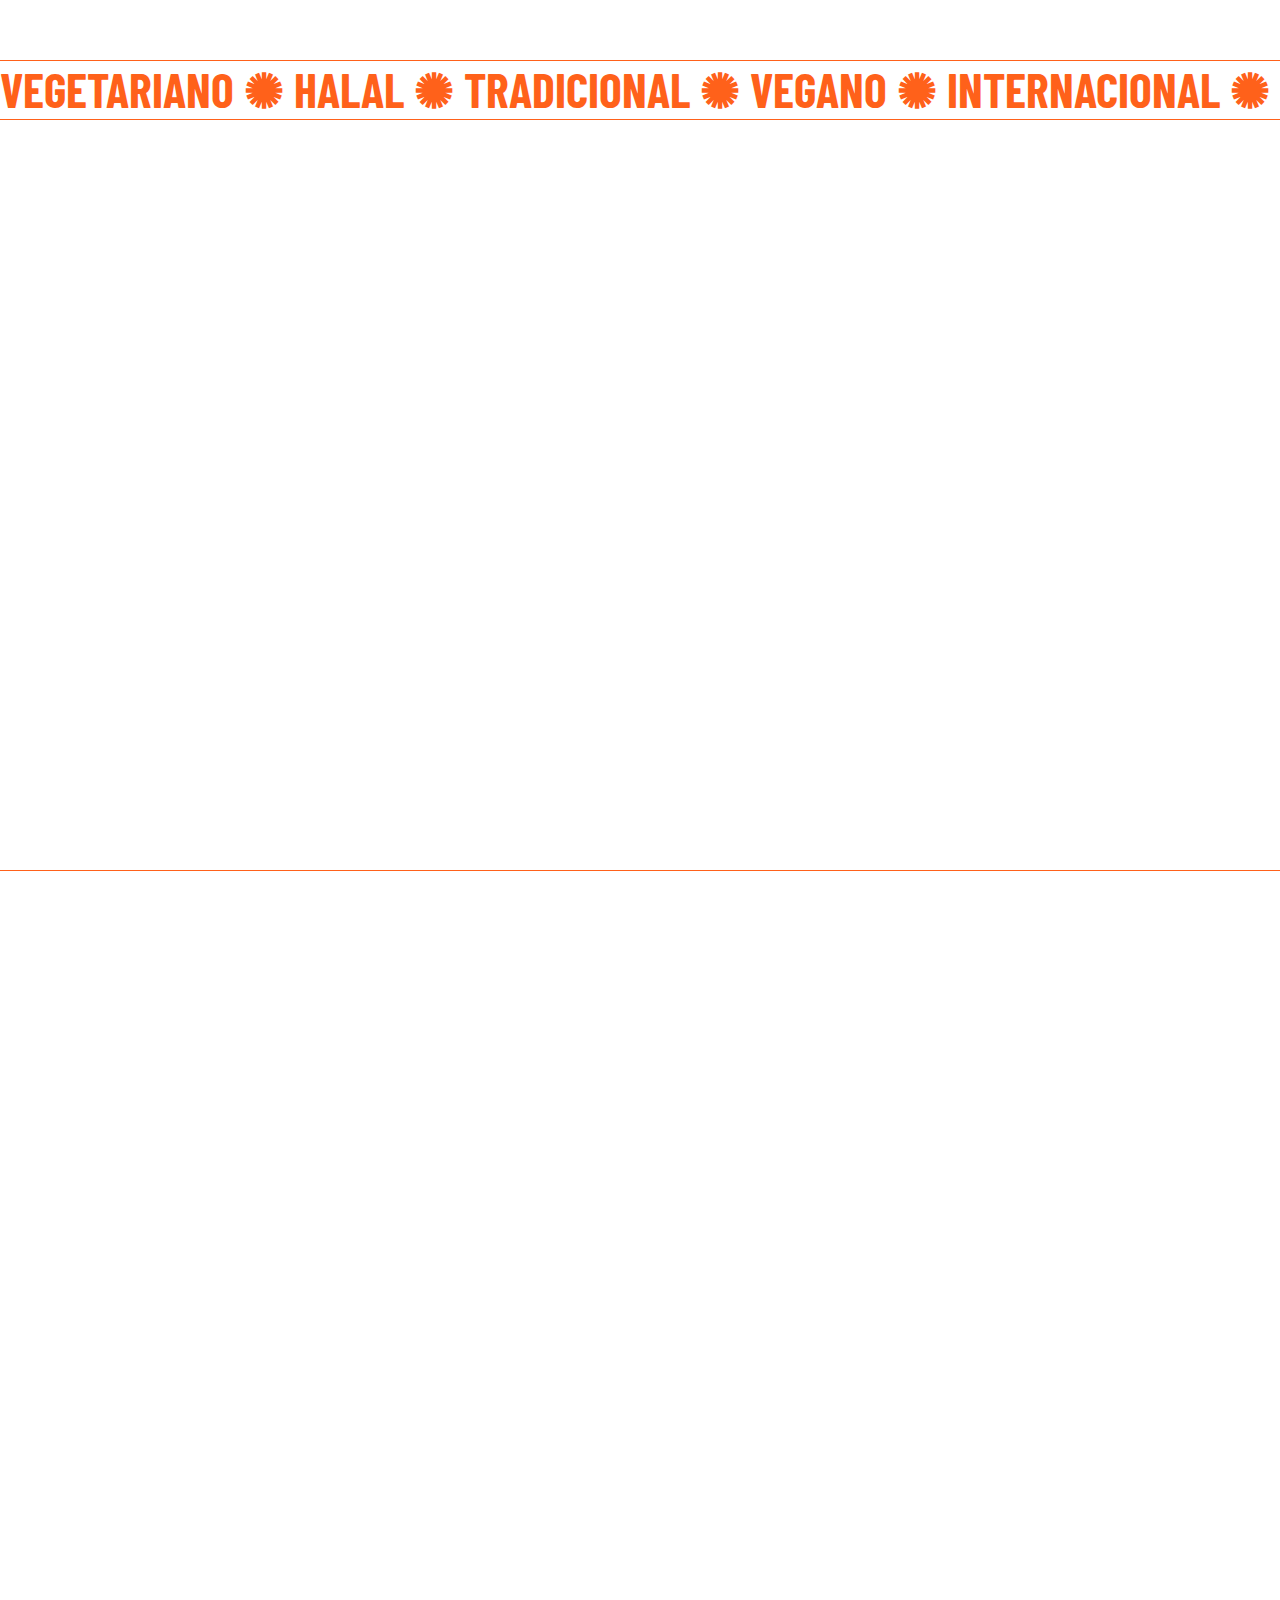
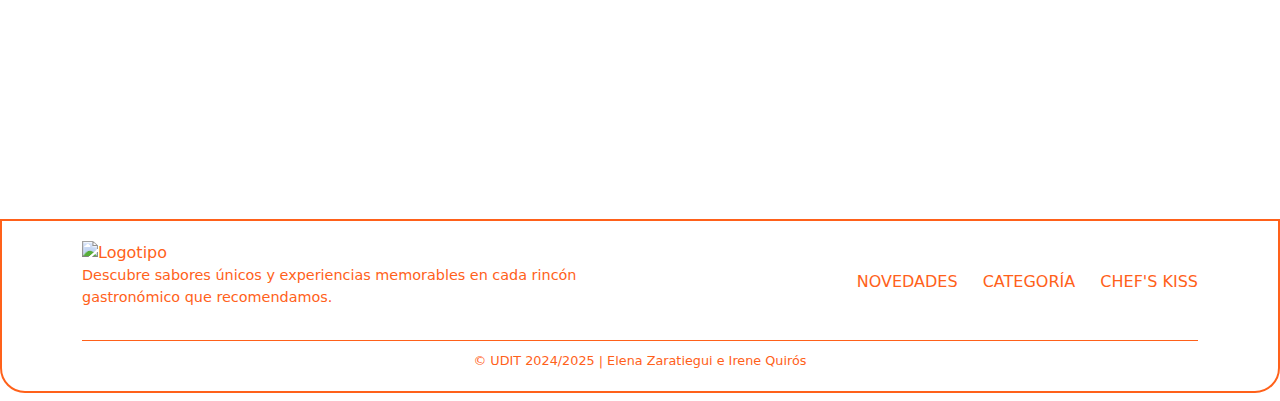
==== commit dbb8551c: "Added footer, retoque detalles maquetacion y animaciones" ====
--- a/index.html
+++ b/index.html
@@ -70,13 +70,13 @@
                     <div class="collapse navbar-collapse justify-content-center" id="navbarNav">
                         <ul class="navbar-nav">
                             <li class="nav-item">
-                                <a class="nav-link active" aria-current="page" href="#">NOVEDADES</a>
+                                <a class="nav-link active" aria-current="page" href="#carrousel">NOVEDADES</a>
                             </li>
                             <li class="nav-item">
-                                <a class="nav-link" href="#">CATEGORÍA</a>
+                                <a class="nav-link" href="#Categorias">CATEGORÍA</a>
                             </li>
                             <li class="nav-item">
-                                <a class="nav-link" href="#">CHEF'S KISS</a>
+                                <a class="nav-link" href="#Chefkiss">CHEF'S KISS</a>
                             </li>
                         </ul>
                     </div>
@@ -100,7 +100,8 @@
 
         <!-- texto header -->
         <header id="banner" class="container-fluid text-center">
-            <h1 id="titulo" class="text-uppercase">Donde Sea Pero Rico</h1>
+          <div class="decoration">
+            <h1 data-aos="fade-up" id="titulo" class="text-uppercase">Donde Sea Pero Rico</h1>
             <!-- Imagen principal -->
             <div id="banner-image">
                 <!-- class="position-relative"> -->
@@ -118,13 +119,15 @@
                     • Novedad •
                 </h3>
             </div>
+
+          </div>
         </header>
 
         <!-- Carrousel fotos -->
 
         <section id="carrousel" class="container-fluid">
-            <h2 id="Novedades" class="text-uppercase">Novedades</h1>
-            <div id="carousel-1" class="carousel slide">
+            <h2 data-aos="fade-up" id="Novedades" class="text-uppercase">Novedades</h1>
+            <div data-aos="fade-up" id="carousel-1" class="carousel slide">
                 <div class="carousel-indicators">
                     <button
                         type="button"
@@ -206,10 +209,10 @@
 
         <!-- -----------CATEGORIAS--------------- -->
 <section id="Categorias" class="container-fluid">
-  <h2 id="Novedades" class="text-uppercase">Categorías</h1>
+  <h2 data-aos="fade-up" id="Novedades" class="text-uppercase">Categorías</h1>
 
 <!-- Filtros -->
-<div class="container my-4">
+<div data-aos="fade-up" class="container my-4">
   <div class="d-flex justify-content-start mb-3">
     <!-- Filtro de Tipo de Cocina -->
     <div class="dropdown me-3">
@@ -233,7 +236,7 @@
 </div>
 
 <!-- Tarjetas de restaurantes -->
-<div class="container">
+<div data-aos="fade-up" class="container">
   <div class="row">
     <!-- Tarjeta 1: Cocina Italiana, Mejor Valorado -->
     <div class="col-lg-4 col-md-6 col-sm-12 filtro cocina1 mejor-valorados">
@@ -312,17 +315,17 @@
 <div class="section-line"></div>
 
 <!-- --------chef´s kiss----------- -->
-<section id="Chefkis" class="container-fluid">
-  <h2 id="Novedades" class="text-uppercase">Chef´s kiss</h1>
-    <p id="subtitulo"> ¡Descubre las recomendaciones semanales de nuestros top Chefs!</p>
+<section id="Chefkiss" class="container-fluid">
+  <h2 data-aos="fade-up" id="Novedades" class="text-uppercase">Chef´s kiss</h1>
+    <p data-aos="fade-up" id="subtitulo"> ¡Descubre las recomendaciones semanales de nuestros top Chefs!</p>
     <div class="container my-4">
       <div class="row justify-content-center">
         <!-- Card 1 -->
-        <div class="col-md-6 mb-4">
+        <div data-aos="fade-up" class="col-md-6 mb-4">
           <div class="card2 text-center p-5">
             <div class="d-flex flex-column align-items-center">
               <img src="img/persona1.jpg" class="profile-img mb-3" alt="Perfil 1">
-              <h5 class="card-title">Jose Manuel</h5>
+              <h5 class="card-title2 text-uppercase">Jose Manuel</h5>
               <p class="card-text2 text-muted">"Si buscas una experiencia auténtica de la cocina asturiana, <a id="link" href="restaurante.html">Llagar la Llobera</a> es el lugar ideal. Su sidra, elaborada de forma tradicional, acompaña perfectamente sus platos caseros como el cachopo o la fabada. Un ambiente acogedor y un servicio impecable hacen que cada visita sea un verdadero placer para los sentidos. ¡No te lo puedes perder!"</p>
               <div class="stars"> 
                 <span class="estrellas text-warning">★</span>
@@ -336,11 +339,11 @@
         </div>
     
         <!-- Card 2 -->
-        <div class="col-md-6 mb-4">
+        <div data-aos="fade-up" class="col-md-6 mb-4">
           <div class="card2 text-center p-5">
             <div class="d-flex flex-column align-items-center">
               <img src="img/persona2.jpg" class="profile-img mb-3" alt="Perfil 2">
-              <h5 class="card-title">Vanesa</h5>
+              <h5 class="card-title2 text-uppercase">Vanesa</h5>
               <p class="card-text2 text-muted">"<a id="link" href="https://bakanmadrid.com/">Bakan</a> ofrece una experiencia gastronómica excepcional con su cocina mexicana, destacando por su innovadora fusión de sabores y presentación. Los tacos, ceviches y cócteles son un verdadero deleite, pero hay que tener en cuenta que los precios son algo elevados. A pesar de ello, la calidad y el ambiente hacen que valga la pena la visita."</p>
               <div class="stars">
                 <span class="estrellas text-warning">★</span>
@@ -356,6 +359,31 @@
     </div>
     
 </section>
+
+<!-- FOOTER -->
+<footer>
+  <div class="container text-center text-md-start">
+      <div class="row align-items-center">
+          <!-- Logo y descripción -->
+          <div class="col-md-6">
+              <div class="footer-logo">
+                  <img src="img/logo1.png" alt="Logotipo" height="35">
+              </div>
+              <p class="footer-description">Descubre sabores únicos y experiencias memorables en cada rincón gastronómico que recomendamos.</p>
+          </div>
+          <!-- Menú -->
+          <div class="col-md-6 text-md-end footer-nav">
+              <a href="#carrousel">NOVEDADES</a>
+              <a href="#Categorias">CATEGORÍA</a>
+              <a href="#Chefkiss">CHEF'S KISS</a>
+          </div>
+      </div>
+      <!-- Nombres :) -->
+      <div class="footer-bottom mt-3">
+          &copy; UDIT 2024/2025 | Elena Zaratiegui e Irene Quirós
+      </div>
+  </div>
+</footer>
 
         <!-- JAVASCRIPT BOOTSTRAP -->
         <script
@@ -366,12 +394,21 @@
         <!-- JS TYPED.JS -->
         <script src="https://unpkg.com/typed.js@2.1.0/dist/typed.umd.js"></script>
 
+        <!-- AOS JS -->
+        <script src="https://unpkg.com/aos@2.3.1/dist/aos.js"></script>
+
         <!-- Isotope CDN -->
         <script
             src="https://cdn.jsdelivr.net/npm/isotope-layout@3.0.6/dist/isotope.pkgd.min.js"></script>
 
         <!-- JAVASCRIPT -->
         <script src="js/script.js"></script>
+        
+        
+        <!-- inicar AOS -->
+        <script>
+          AOS.init();
+        </script>
 
     </body>
 </html>--- a/css/home.css
+++ b/css/home.css
@@ -20,7 +20,9 @@
     vertical-align: middle;
 }
 
-
+.container-fluid{
+    --bs-gutter-x: 1rem !important;
+}
 
 
 /* TIPOGRAFÍA */
@@ -132,12 +134,18 @@
 #banner{
     padding-top: 65px;
     min-height: 100vh;
-    
+}
+
+.decoration{
+    --bs-gutter-x: 2.5rem !important;
+    border: 2px solid var(--color-4);
+    border-top: 0px;
+    border-radius: 0px 0px 25px 25px;
 }
 
 .img-fluid {
     width: 100%;
-    height: 75vh;
+    height: 61vh;
 }
 
 
@@ -145,17 +153,19 @@
 .marquee {
     overflow: hidden;
     border-top: 1px solid var(--color-4);
-    border-bottom: 1px solid var(--color-4);
+    border-bottom: none;
     display: flex;
   }
   
   .marquee h3{
     white-space: nowrap;
-    text-transform: uppercase
+    text-transform: uppercase;
+
   }
 
   .second-marquee{
     margin-top: 2vh;
+    border-bottom: 1px solid var(--color-4);
   }
 
   /* carrousel fotos */
@@ -209,6 +219,7 @@
 
   .carousel-control-prev:hover, .carousel-control-next:hover {
     border-color: rgba(255, 255, 255, 0.8);
+    box-shadow: 0 8px 24px rgba(0, 0, 0, 0.4);
   }
 
   .carousel-caption {
@@ -322,6 +333,12 @@
 
   /* CHEF KISS */
 
+  #Chefkiss{
+    margin-bottom: 3rem;
+    min-height: 100vh;
+    width: 100%;
+  }
+
   .profile-img {
     width: 100px;
     height: 100px;
@@ -348,6 +365,11 @@
     border: 2px solid var(--color-4);
     border-radius: 30px;
     height: 100%;
+    transition: box-shadow 0.3s ease; /* Suaviza la transición de la sombra */
+  }
+  
+  .card2:hover {
+    box-shadow: 0 8px 24px rgba(0, 0, 0, 0.4); /* Sombra más grande al pasar el ratón */
   }
 
   .estrellas{
@@ -364,6 +386,54 @@
     color: var(--color-4);
     text-decoration: underline;
   }
+
+  .card-title2{
+    font-size: 1.25rem;
+    font-weight: 600;
+    color: var(--color-4);
+    font-family:"Barlow Condensed" ;
+    font-size: 2rem;
+  }
+ 
+  /* FOOTER */
+footer {
+    background-color: var(--bs-white); 
+    color: var(--color-4);
+    padding: 20px 0;
+    border-radius: 0px 0px 25px 25px;
+    border: 2px solid var(--color-4);
+    margin-bottom: 0.5em;
+
+    margin-top: 0;
+}
+
+.footer-nav a {
+    color: var(--color-4);
+    margin-left: 20px;
+    text-decoration: none;
+    transition: color 0.3s;
+}
+
+.footer-nav a:hover {
+    color: var(--color-5);
+}
+
+.footer-description {
+    font-size: 0.9rem;
+    color: var(--color-4);
+}
+
+.footer-bottom {
+    font-size: 0.8rem;
+    color: var(--color-4);
+    border-top: 1px solid var(--color-4);
+    padding-top: 10px;
+    text-align: center;
+}
+
+.footer-logo img{
+    width: auto;
+}
 
 /* MEDIA QUERIES */
   @media (max-width: 576px) {
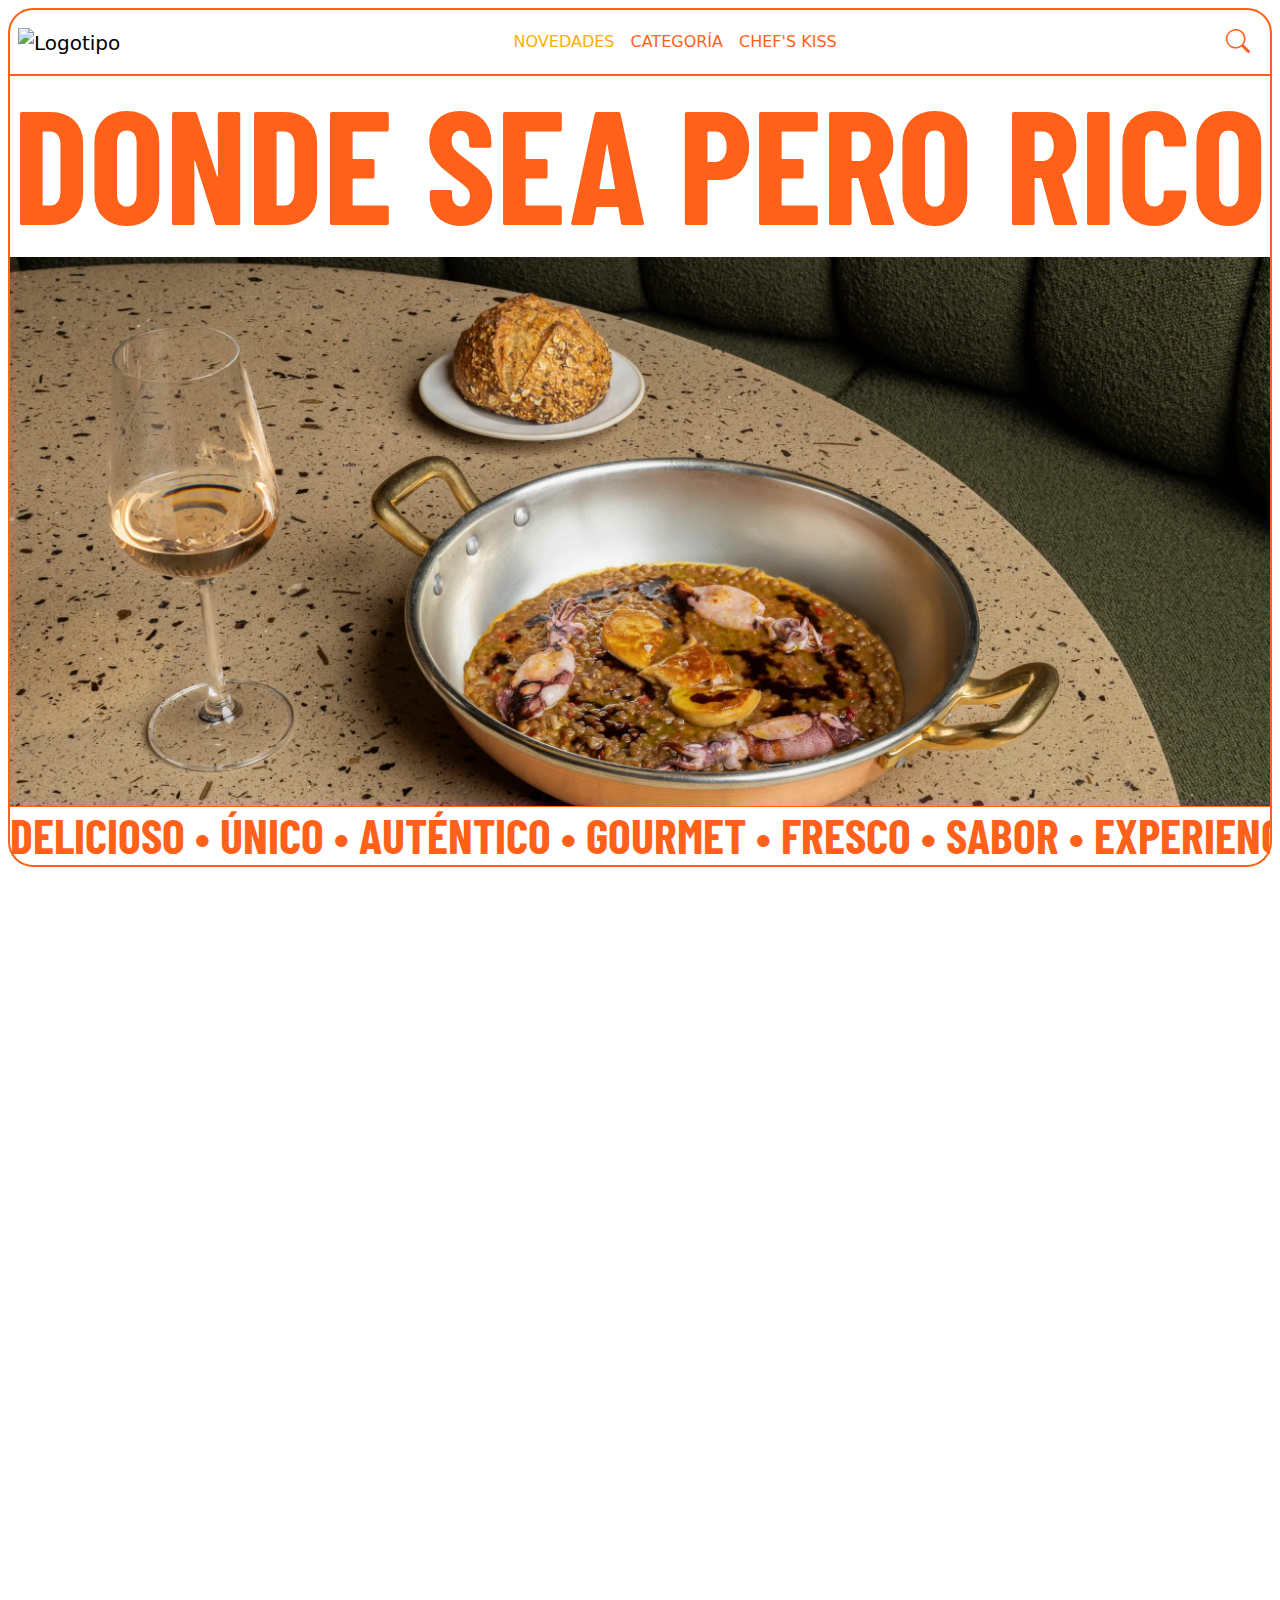
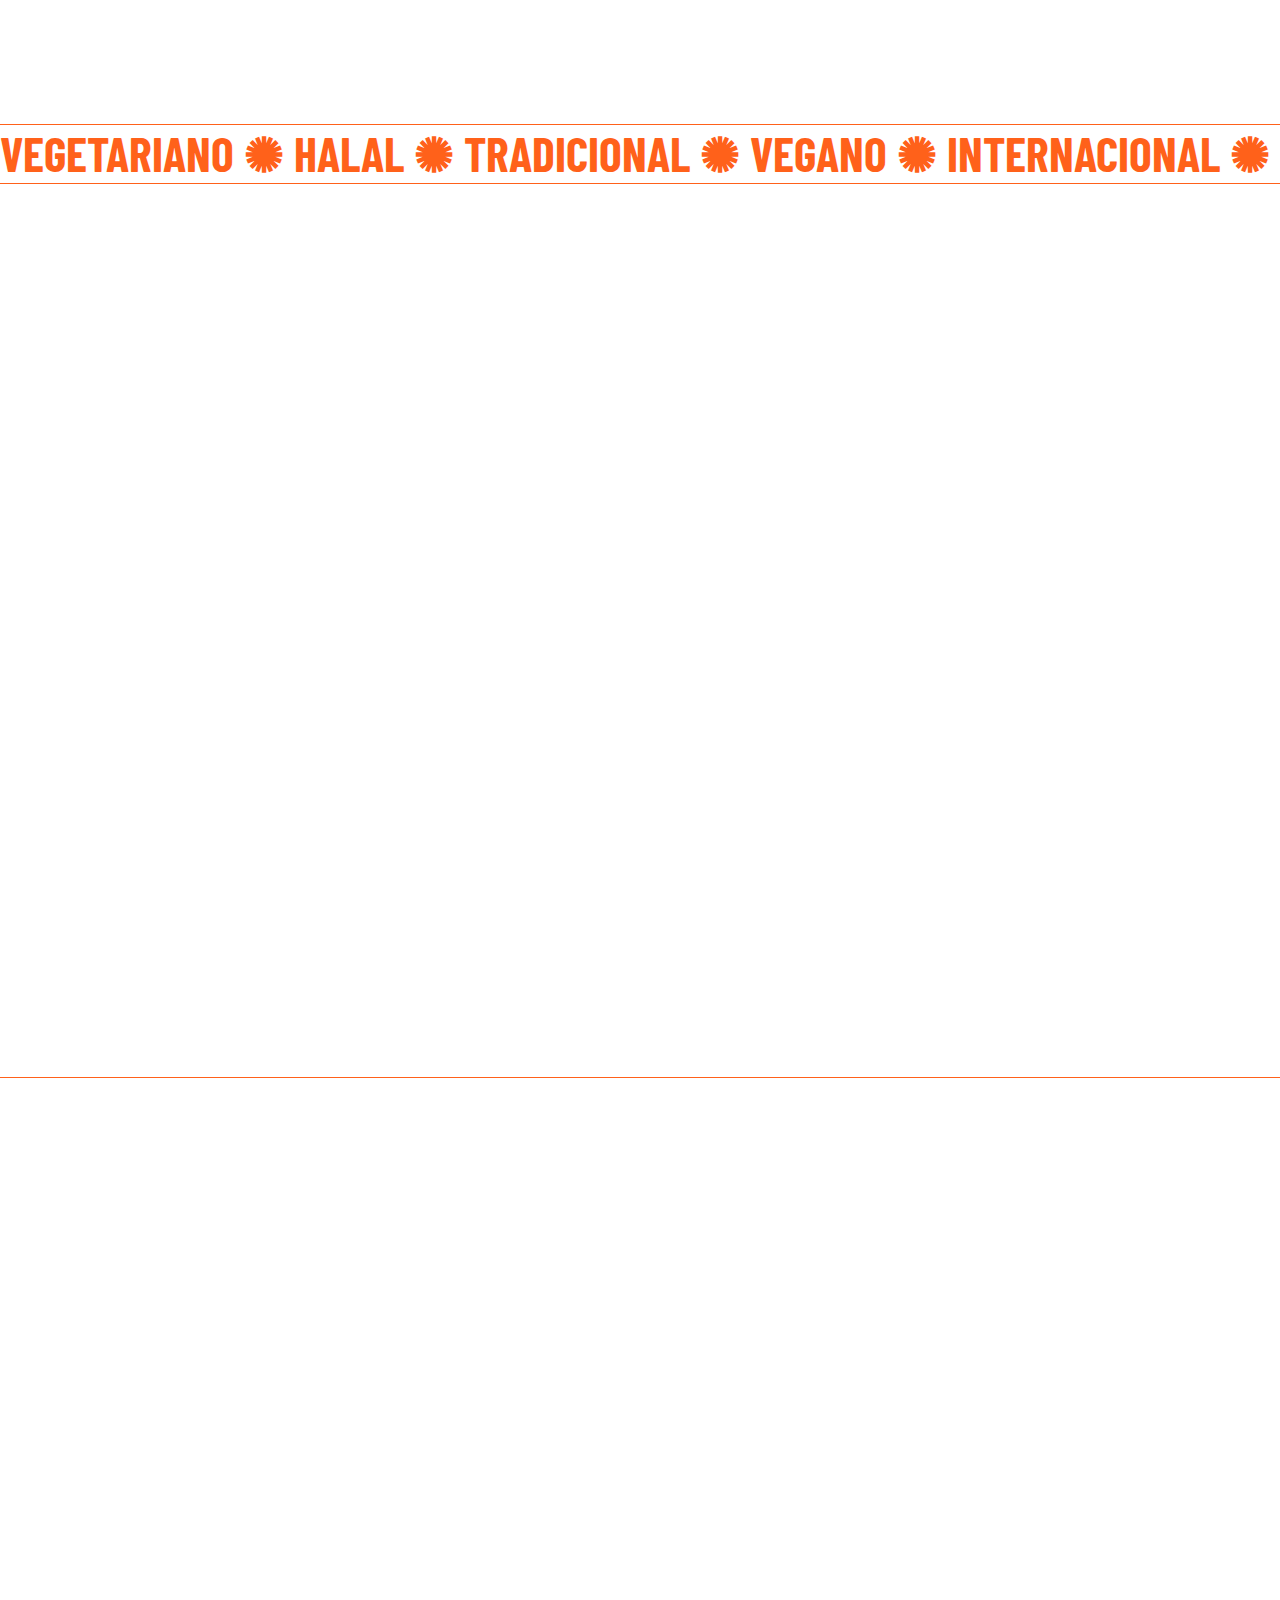
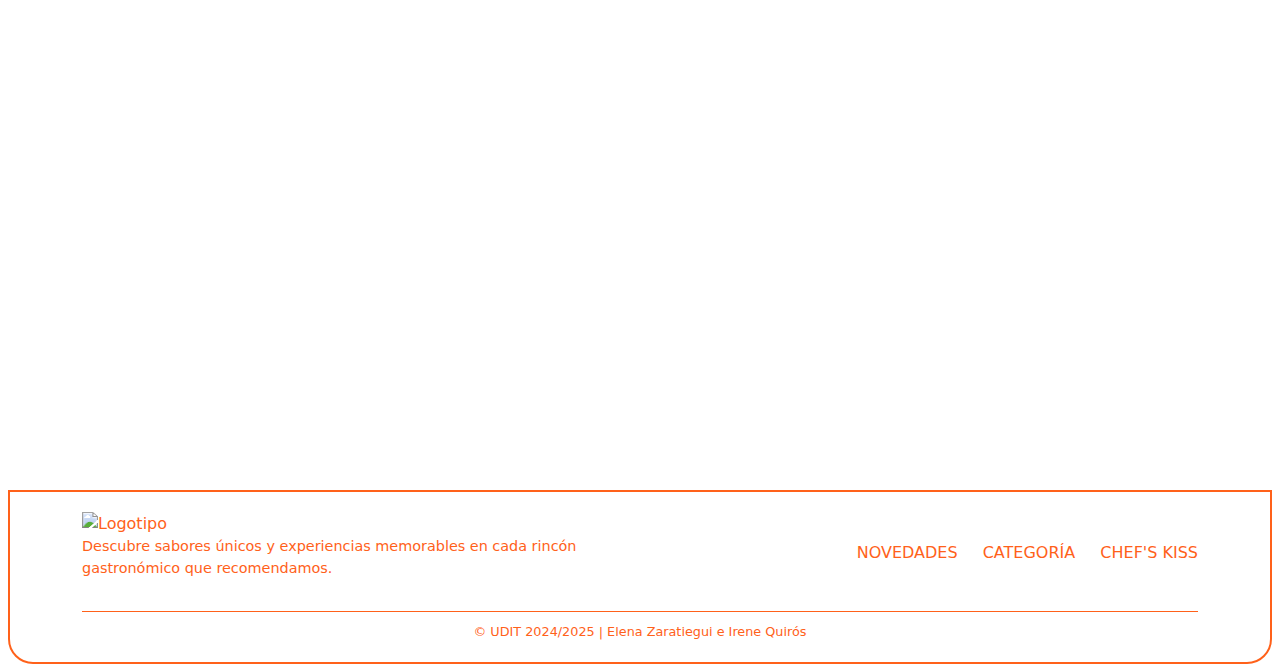
==== commit c19cc882: "paddings y margins corregidos" ====
--- a/index.html
+++ b/index.html
@@ -212,7 +212,7 @@
   <h2 data-aos="fade-up" id="Novedades" class="text-uppercase">Categorías</h1>
 
 <!-- Filtros -->
-<div data-aos="fade-up" class="container my-4">
+<div data-aos="fade-up" class="container container1 my-4">
   <div class="d-flex justify-content-start mb-3">
     <!-- Filtro de Tipo de Cocina -->
     <div class="dropdown me-3">
@@ -236,7 +236,7 @@
 </div>
 
 <!-- Tarjetas de restaurantes -->
-<div data-aos="fade-up" class="container">
+<div data-aos="fade-up" class="container container2">
   <div class="row">
     <!-- Tarjeta 1: Cocina Italiana, Mejor Valorado -->
     <div class="col-lg-4 col-md-6 col-sm-12 filtro cocina1 mejor-valorados">
@@ -361,9 +361,9 @@
 </section>
 
 <!-- FOOTER -->
-<footer>
+<footer class="margin">
   <div class="container text-center text-md-start">
-      <div class="row align-items-center">
+      <div class="row align-items-center nombres">
           <!-- Logo y descripción -->
           <div class="col-md-6">
               <div class="footer-logo">
@@ -373,9 +373,9 @@
           </div>
           <!-- Menú -->
           <div class="col-md-6 text-md-end footer-nav">
-              <a href="#carrousel">NOVEDADES</a>
-              <a href="#Categorias">CATEGORÍA</a>
-              <a href="#Chefkiss">CHEF'S KISS</a>
+              <a href="#">NOVEDADES</a>
+              <a href="#">CATEGORÍA</a>
+              <a href="#">CHEF'S KISS</a>
           </div>
       </div>
       <!-- Nombres :) -->
--- a/css/home.css
+++ b/css/home.css
@@ -171,12 +171,12 @@
   /* carrousel fotos */
 
   #Novedades{
-    margin-left: 11vh;
+    margin-left: 10vh;
     text-align: left;
   }
 
   #carrousel{
-    padding-top: 1em;
+    padding-top: 5em;
   }
 
   .carousel-inner{
@@ -248,6 +248,10 @@
 
   /* CATERORIAS */
 
+  #Categorias{
+    padding-top: 11vh;
+  }
+
   /* isotope */
   /* Contenedor de la cuadrícula */
 .grid {
@@ -272,8 +276,20 @@
     margin-bottom: 3vh;
     border: 2px solid var(--color-4);
     height: 100%;
-  }
-  
+    position: relative;
+    z-index: 0;
+  }
+
+.container1{
+    position: relative;
+    z-index: 100;
+}
+
+.container2{
+    position: relative;
+    z-index: 0;
+}
+
   .card-img-left {
     width: 200px; 
     height: 200px; 
@@ -304,6 +320,11 @@
     border:2px solid var(--color-4);
     border-radius: 25px;
     padding: 8px 15px;
+    position: relative;
+  }
+  .boton1 .dropdown-menu {
+    position: absolute; 
+    z-index: 9999;
   }
 
   .boton2{
@@ -327,7 +348,7 @@
   .section-line {
     height: 1px; 
     background-color: var(--color-4); 
-    margin-top: 20px; 
+    margin-top: 4rem; 
     width: 100%;
   }
 
@@ -337,6 +358,7 @@
     margin-bottom: 3rem;
     min-height: 100vh;
     width: 100%;
+    padding-top: 8vh;
   }
 
   .profile-img {
@@ -395,44 +417,53 @@
     font-size: 2rem;
   }
  
-  /* FOOTER */
+ /* FOOTER */
 footer {
-    background-color: var(--bs-white); 
-    color: var(--color-4);
-    padding: 20px 0;
-    border-radius: 0px 0px 25px 25px;
-    border: 2px solid var(--color-4);
-    margin-bottom: 0.5em;
-
-    margin-top: 0;
+  background-color: var(--bs-white); 
+  color: var(--color-4);
+  padding: 20px 0;
+  border-radius: 0px 0px 25px 25px;
+  border: 2px solid var(--color-4);
+  margin-bottom: 0.5em;
+  margin-top: 0;
 }
 
 .footer-nav a {
-    color: var(--color-4);
-    margin-left: 20px;
-    text-decoration: none;
-    transition: color 0.3s;
+  color: var(--color-4);
+  margin-left: 20px;
+  text-decoration: none;
+  transition: color 0.3s;
 }
 
 .footer-nav a:hover {
-    color: var(--color-5);
+  color: var(--color-5);
 }
 
 .footer-description {
-    font-size: 0.9rem;
-    color: var(--color-4);
+  font-size: 0.9rem;
+  color: var(--color-4);
 }
 
 .footer-bottom {
-    font-size: 0.8rem;
-    color: var(--color-4);
-    border-top: 1px solid var(--color-4);
-    padding-top: 10px;
-    text-align: center;
+  font-size: 0.8rem;
+  color: var(--color-4);
+  border-top: 1px solid var(--color-4);
+  padding-top: 10px;
+  text-align: center;
+}
+
+.nombres{
+    height: 100% !important;
 }
 
 .footer-logo img{
     width: auto;
+}
+
+.margin{
+    margin-top: 7rem;
+    margin-left: 0.5rem;
+    margin-right: 0.5rem;
 }
 
 /* MEDIA QUERIES */
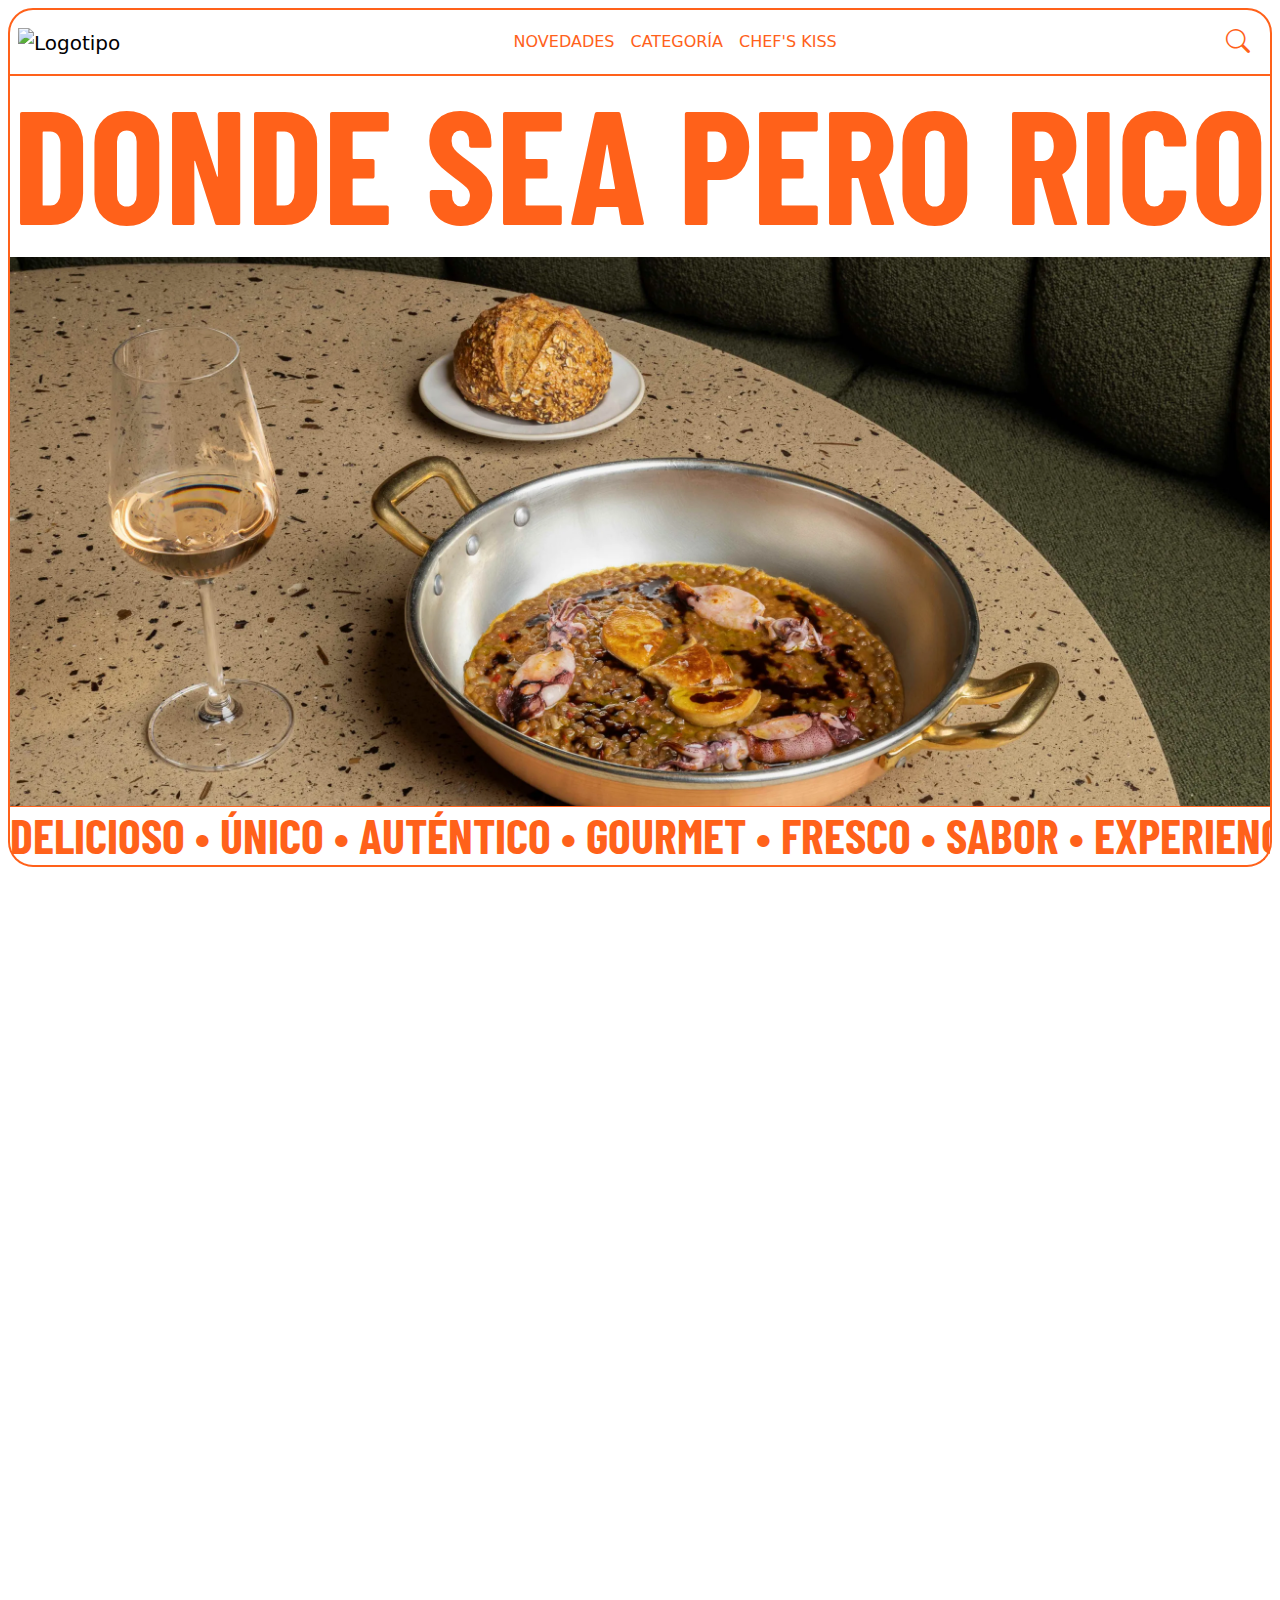
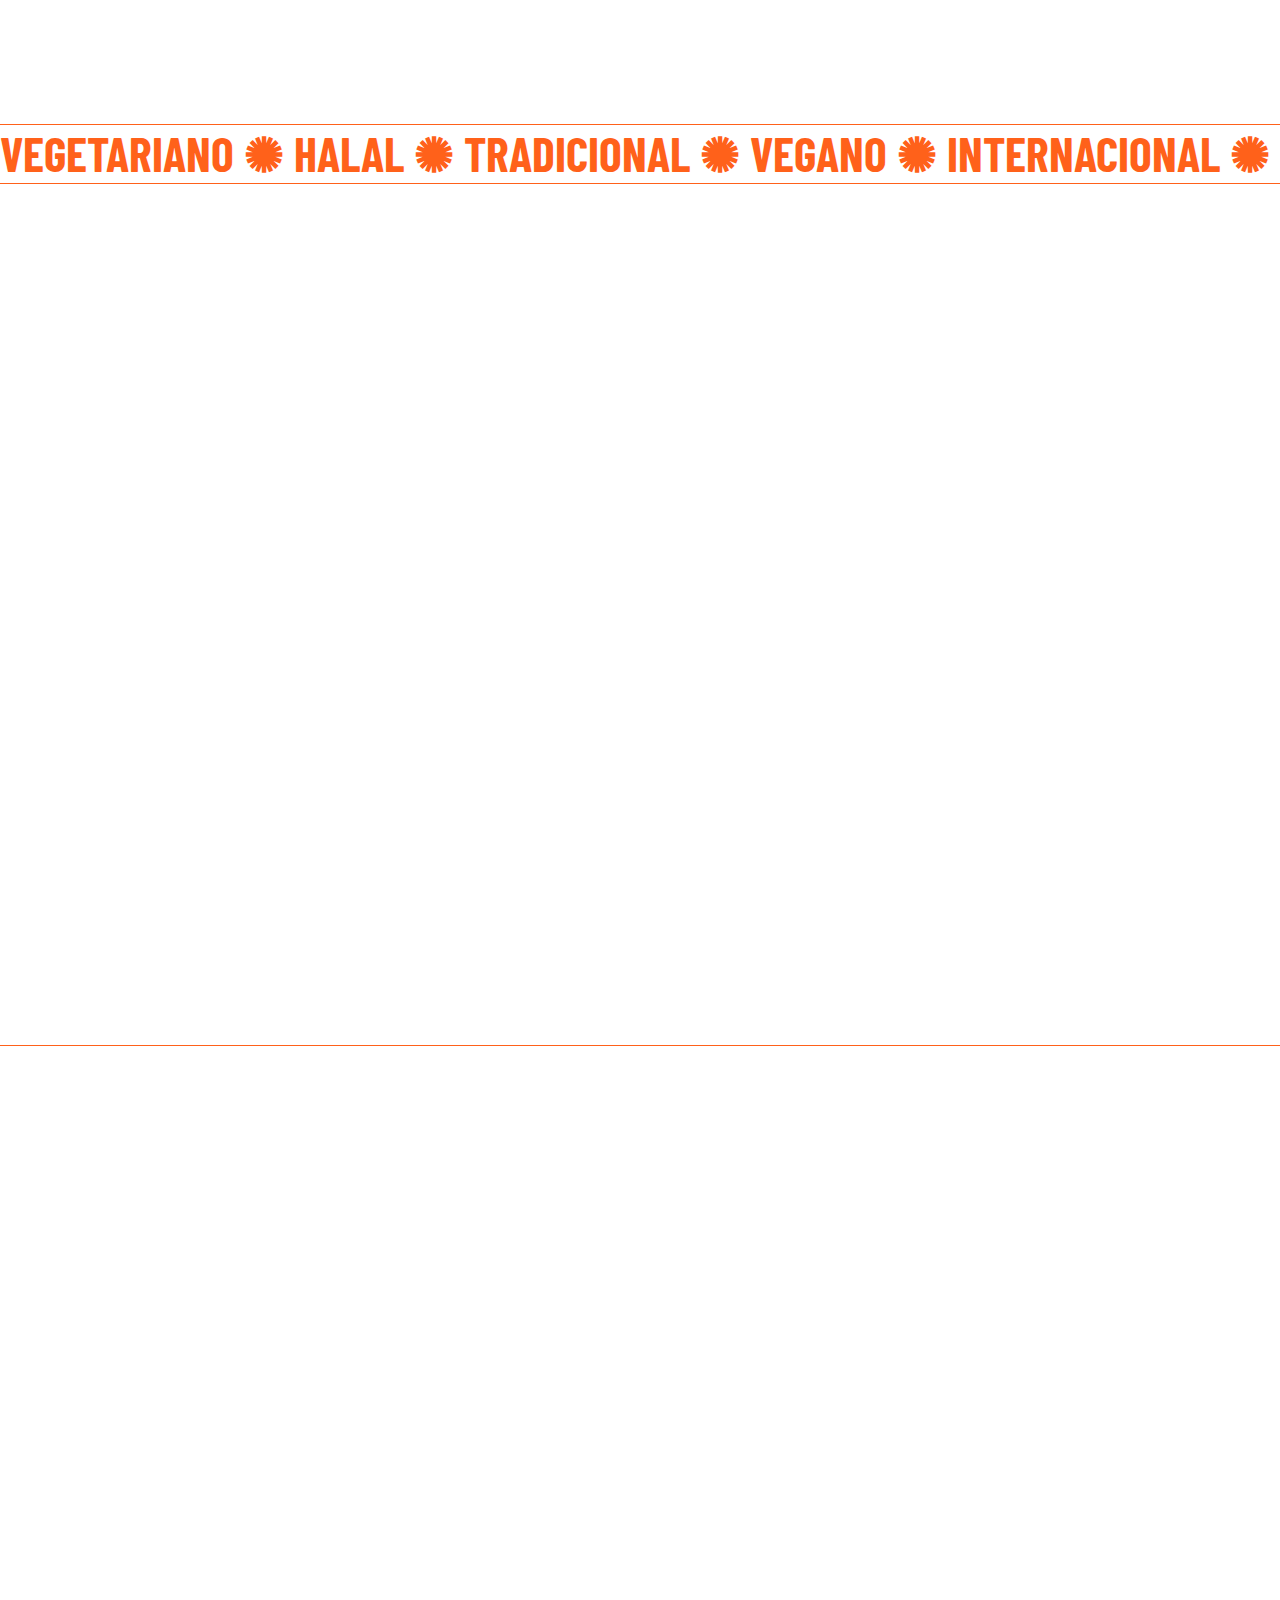
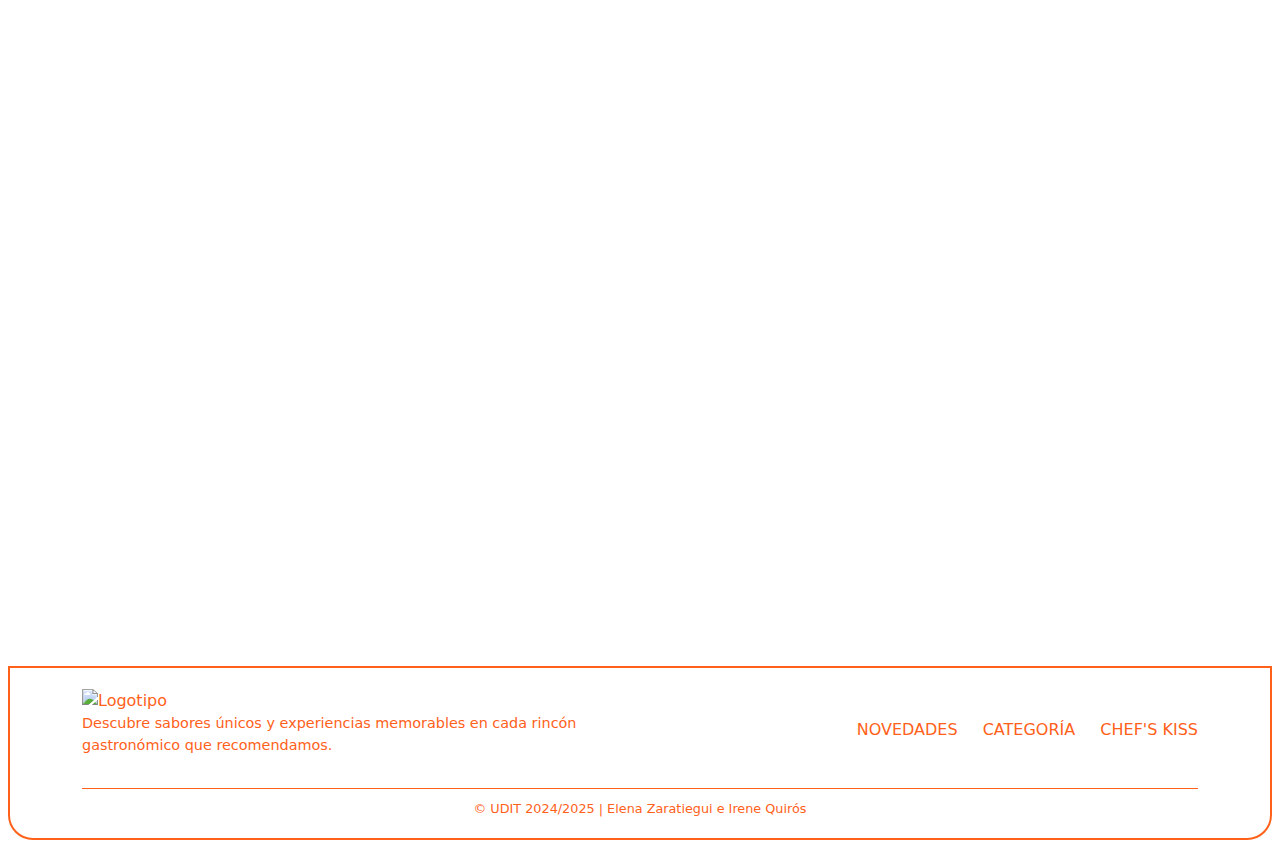
==== commit 27d6fcc1: "editar detalles" ====
--- a/index.html
+++ b/index.html
@@ -28,7 +28,7 @@
         <link href="https://unpkg.com/aos@2.3.1/dist/aos.css" rel="stylesheet">
 
         <!-- CSS -->
-        <link rel="stylesheet" href="css/home.css"/>
+        <link rel="stylesheet" href="css/merged.css"/>
 
         <!-- JQUERY -->
         <script
@@ -70,7 +70,7 @@
                     <div class="collapse navbar-collapse justify-content-center" id="navbarNav">
                         <ul class="navbar-nav">
                             <li class="nav-item">
-                                <a class="nav-link active" aria-current="page" href="#carrousel">NOVEDADES</a>
+                                <a class="nav-link" href="#carrousel">NOVEDADES</a>
                             </li>
                             <li class="nav-item">
                                 <a class="nav-link" href="#Categorias">CATEGORÍA</a>
@@ -108,7 +108,8 @@
                 <img
                     src="img/banner.webp"
                     class="img-fluid object-fit-cover"
-                    alt="Imagen destacada">
+                    alt="Imagen destacada"
+                    id="img-home">
                 <!-- <div class="star-burst"> AÑADIR FORMITA </div> -->
             </div>
 
@@ -120,6 +121,12 @@
                 </h3>
             </div>
 
+            <!-- Burbuja -->
+            <div class="bubble" id="scrollToTop" style="display: none;">
+              <span id="bubbleIcon">
+                  <i class="bi bi-arrow-down-circle"></i>
+              </span> 
+            </div>
           </div>
         </header>
 
@@ -216,7 +223,7 @@
   <div class="d-flex justify-content-start mb-3">
     <!-- Filtro de Tipo de Cocina -->
     <div class="dropdown me-3">
-      <button class="btn btn-primary dropdown-toggle boton1" type="button" id="dropdownMenuButton1" data-bs-toggle="dropdown" aria-expanded="false">
+      <button class="custom-btn btn-secondary dropdown-toggle boton1" type="button" id="dropdownMenuButton1" data-bs-toggle="dropdown" aria-expanded="false">
         Tipo de Cocina
       </button>
       <ul class="dropdown-menu" aria-labelledby="dropdownMenuButton1">
@@ -228,10 +235,10 @@
     </div>
 
     <!-- Filtro de Mejor Valorados -->
-    <button class="btn btn-primary me-3 boton1" data-filter=".mejor-valorados">Mejor Valorados</button>
+    <button class="custom-btn btn-secondary me-3 boton1" data-filter=".mejor-valorados">Mejor Valorados</button>
 
     <!-- Filtro de Precio -->
-    <button class="btn btn-primary boton1" data-filter=".precio">Precio</button>
+    <button class="custom-btn btn-secondary boton1" data-filter=".precio">Precio</button>
   </div>
 </div>
 
@@ -245,7 +252,7 @@
           <div class="card-body">
             <h5 class="card-title text-uppercase">Manifesto 13</h5>
             <p class="card-text">Deliciosa comida italiana, pasta fresca y pizzas gourmet.</p>
-            <a href="https://manifesto13.es/" class="btn btn-primary boton2">Ver más</a>
+            <a href="https://manifesto13.es/" class="custom-btn btn-secondary boton2">Ver más</a>
           </div>
       </div>
     </div>
@@ -257,7 +264,7 @@
         <div class="card-body">
           <h5 class="card-title text-uppercase">tepic</h5>
           <p class="card-text">Disfruta de tacos y margaritas a buen precio.</p>
-          <a href="https://www.tepic.es/concepto/" class="btn btn-primary boton2">Ver más</a>
+          <a href="https://www.tepic.es/concepto/" class="custom-btn btn-secondary boton2">Ver más</a>
         </div>
       </div>
     </div>
@@ -269,7 +276,7 @@
         <div class="card-body">
           <h5 class="card-title text-uppercase">casa pei</h5>
           <p class="card-text">Sushi fresco y auténtico, preparado por chefs japoneses.</p>
-          <a href="https://www.instagram.com/casapeiplus/?hl=es" class="btn btn-primary boton2">Ver más</a>
+          <a href="https://www.instagram.com/casapeiplus/?hl=es" class="custom-btn btn-secondary boton2">Ver más</a>
         </div>
       </div>
     </div>
@@ -281,7 +288,7 @@
         <div class="card-body">
           <h5 class="card-title text-uppercase">Llagar la llobera</h5>
           <p class="card-text">Asturiano, sidra y comida tradicional.</p>
-          <a href="restaurante.html" class="btn btn-primary boton2">Ver más</a>
+          <a href="restaurante.html" class="custom-btn btn-secondary boton2">Ver más</a>
         </div>
       </div>
     </div>
@@ -293,7 +300,7 @@
         <div class="card-body">
           <h5 class="card-title text-uppercase">Bakan</h5>
           <p class="card-text">Comida mexicana auténtica, ideal para compartir.</p>
-          <a href="https://madridsecreto.co/bakan/" class="btn btn-primary boton2">Ver más</a>
+          <a href="https://madridsecreto.co/bakan/" class="custom-btn btn-secondary boton2">Ver más</a>
         </div>
       </div>
     </div>
@@ -305,7 +312,7 @@
         <div class="card-body">
           <h5 class="card-title text-uppercase">robata</h5>
           <p class="card-text">Japonés especializado en cocina a la parrilla.</p>
-          <a href="https://robata.es/robata-madrid/" class="btn btn-primary boton2">Ver más</a>
+          <a href="https://robata.es/robata-madrid/" class="custom-btn btn-secondary boton2">Ver más</a>
         </div>
       </div>
     </div>
@@ -318,7 +325,7 @@
 <section id="Chefkiss" class="container-fluid">
   <h2 data-aos="fade-up" id="Novedades" class="text-uppercase">Chef´s kiss</h1>
     <p data-aos="fade-up" id="subtitulo"> ¡Descubre las recomendaciones semanales de nuestros top Chefs!</p>
-    <div class="container my-4">
+    <div class="container container3 my-4">
       <div class="row justify-content-center">
         <!-- Card 1 -->
         <div data-aos="fade-up" class="col-md-6 mb-4">
--- a/css/merged.css
+++ b/css/merged.css
@@ -0,0 +1,819 @@
+:root {
+    --color-1: rgba(235, 0, 84, 1);
+    --color-2: rgba(253, 146, 164, 1);
+    --color-3: rgba(254, 215, 218, 1);
+    --color-4: rgba(255, 97, 26, 1);
+    --color-5: rgba(255, 174, 0, 1);
+    --color-6: white;
+}
+
+* {
+    margin: 0;
+    padding: 0;
+    box-sizing: border-box;
+    scroll-behavior: smooth;  
+}
+
+/* img {
+    width: 100%;
+    vertical-align: middle;
+} */
+
+.container-fluid{
+    --bs-gutter-x: 1rem !important;
+}
+
+
+/* TIPOGRAFÍA */
+h1 {
+    text-align: center;
+    font-family: "Barlow Condensed";
+    font-style: bold;
+    font-weight: 700;
+    font-size: 10em;
+    margin: 0;
+    color: var(--color-4);
+}
+
+h2 {
+    font-family: "Barlow Condensed";
+    font-style: normal;
+    font-weight: 700;
+    font-size: 5em;
+    margin: 0;
+    color: var(--color-4);
+    line-height: 1;
+    padding-top: 0.2em;
+}
+
+h3 {
+    font-family: "Barlow Condensed";
+    font-style: normal;
+    font-weight: 700;
+    font-size: 3em;
+    margin: 0;
+    color: var(--color-4);
+}
+
+h5 {
+    font-family: "Barlow Condensed";
+    font-style: normal;
+    font-weight: 700;
+    font-size: 3em;
+    margin: 0;
+    color: var(--color-6);
+}
+
+/* NAVBAR */
+.navbar-wrapper {
+    position: fixed;
+    top: 0;
+    left: 0;
+    background-color: var(--color-6);
+    height: 75px;
+    width: 100%;
+    z-index: 999;
+}
+
+.navbar {
+    z-index: 1000; 
+    border-radius: 25px 25px 0px 0px;
+    border: 2px solid var(--color-4);
+    margin: 0.5em;
+}
+
+.navbar .nav-link {
+    color: var(--color-4);
+}
+
+.navbar .nav-link.active {
+    color: var(--color-5); 
+}
+
+.navbar .nav-link:hover {
+    color: var(--color-5); 
+}
+
+#search-form {
+    position: relative;
+    display: flex;
+    align-items: center;
+}
+
+#search-icon {
+    z-index: 2; 
+    background: none;
+    border: none;
+    cursor: pointer;
+}
+
+#search-input {
+    position: absolute;
+    right: 0;
+    width: 0;
+    transition: width 0.3s ease;
+    background-color: transparent;
+    border: none;
+    border-bottom: 2px solid var(--color-4);
+    padding: 5px;
+    outline: none;
+    color: var(--color-5);
+    opacity: 0;
+    z-index: 1; 
+}
+
+#search-input.active {
+    width: 200px; /* Ancho abierto */
+    opacity: 1;
+}
+
+/* -------------------------------------------PAGINA PRINCIPAL (Irene) */
+
+/* BANNER */
+
+
+#banner{
+    padding-top: 65px;
+    min-height: 100vh;
+}
+
+.decoration{
+    --bs-gutter-x: 2.5rem !important;
+    border: 2px solid var(--color-4);
+    border-top: 0px;
+    border-radius: 0px 0px 25px 25px;
+}
+
+#img-home {
+    width: 100%;
+    height: 61vh;
+}
+
+
+/* Palabras deslizantes */
+.marquee {
+    overflow: hidden;
+    border-top: 1px solid var(--color-4);
+    border-bottom: none;
+    display: flex;
+  }
+  
+  .marquee h3{
+    white-space: nowrap;
+    text-transform: uppercase;
+
+  }
+
+  .second-marquee{
+    margin-top: 2vh;
+    border-bottom: 1px solid var(--color-4);
+  }
+
+  /* carrousel fotos */
+
+  #Novedades{
+    margin-left: 10vh;
+    text-align: left;
+  }
+
+  #carrousel{
+    padding-top: 5em;
+  }
+
+  .carousel-inner{
+    position: relative;
+    overflow: hidden;
+    border-radius: 4vh;
+    height: 100%;
+  }
+
+  #carousel-1{
+    padding-top: 4vh;
+    max-width: 90vw;
+    height: 70vh;
+    margin: auto;
+  }
+
+   /* controles del carrusel */
+   .carousel-control-prev, .carousel-control-next {
+    width: 50px;
+    height: 50px;
+    border-radius: 50%; 
+    border: 2px solid var(--color-6); 
+    background-color: var(--color-4);
+    display: flex;
+    justify-content: center;
+    align-items: center;
+    position: absolute; 
+    top: 50%; 
+    transform: translateY(-50%); 
+    z-index: 10;
+  }
+
+  .carousel-control-prev {
+    left: -23px; 
+  }
+
+  .carousel-control-next {
+    right: -23px; 
+  }
+
+  .carousel-control-prev:hover, .carousel-control-next:hover {
+    border-color: rgba(255, 255, 255, 0.8);
+    box-shadow: 0 8px 24px rgba(0, 0, 0, 0.4);
+  }
+
+  .carousel-caption {
+    position: absolute;
+    top: 30%;
+    left: 50%;
+    transform: translate(-50%, -50%);
+    text-align: center;
+    width: 100%;
+    max-width: 80%;
+  }
+
+  .custom-btn {
+    border-radius: 25px;
+    background-color: var(--color-6);
+    color: var(--color-4); 
+    padding: 8px 17px;
+    text-decoration: none;
+    transition: background-color 0.3s, color 0.3s; 
+  }
+  
+  .custom-btn:hover {
+    background-color: var(--color-4);
+    color: var(--color-6);
+  }
+
+  /* CATERORIAS */
+
+  #Categorias{
+    padding-top: 11vh;
+  }
+
+  /* isotope */
+  /* Contenedor de la cuadrícula */
+.grid {
+    display: grid;
+    grid-template-columns: repeat(auto-fill, minmax(200px, 1fr));
+    gap: 10px;
+}
+
+/* Elementos dentro de la cuadrícula */
+.grid-item {
+    background: var(--color-6);
+    padding: 20px;
+    text-align: center;
+    border: px solid var(--color-6);
+    transition: all 0.3s ease;
+}
+
+/* Filtros */
+.card {
+    display: flex;
+    flex-direction: row; 
+    margin-bottom: 3vh;
+    border: 2px solid var(--color-4);
+    height: 100%;
+    position: relative;
+    z-index: 0;
+  }
+
+.container1{
+    position: relative;
+    z-index: 100;
+}
+
+.container2{
+    position: relative;
+    z-index: 0;
+}
+
+  .card-img-left {
+    width: 200px; 
+    height: 200px; 
+    object-fit: cover; 
+    border-radius: 5px 0px 0px 5px;
+    /* margin-right: 15px;  */
+  }
+  
+  .card-body {
+    flex: 1; 
+  }
+  
+  .card-title {
+    font-size: 1.25rem;
+    font-weight: 600;
+    color: var(--color-4);
+    font-family:"Barlow Condensed" ;
+  }
+  
+  .card-text {
+    font-size: 1rem;
+    color: #666;
+  }
+  
+  .boton1 {
+    background-color: transparent;
+    color: var(--color-4);
+    border:2px solid var(--color-4);
+    border-radius: 25px;
+    padding: 8px 15px;
+    position: relative;
+  }
+  .boton1 .dropdown-menu {
+    position: absolute; 
+    z-index: 9999;
+  }
+
+  .boton2{
+    background-color: var(--color-4);
+    color: var(--color-6);
+    border:none;
+    border-radius: 25px;
+    padding: 8px 15px;
+  }
+  
+  .btn-primary:hover {
+    background-color: var(--color-4);
+    border:2px solid var(--color-4);
+  }
+
+  .boton2:hover {
+    background-color: rgb(207, 79, 20);
+    border:none;
+  }
+
+  .section-line {
+    height: 1px; 
+    background-color: var(--color-4); 
+    margin-top: 4rem; 
+    width: 100%;
+  }
+
+  /* CHEF KISS */
+
+  #Chefkiss{
+    margin-bottom: 3rem;
+    min-height: 100vh;
+    width: 100%;
+    padding-top: 8vh;
+  }
+
+  .profile-img {
+    width: 100px;
+    height: 100px;
+    object-fit: cover;
+    border-radius: 50%;
+  }
+  
+  #subtitulo{
+    font-family: "Barlow Condensed";
+    font-style: normal;
+    font-weight: 400;
+    font-size: 1.5em;
+    color: var(--color-4);
+    padding-top: 0.2em;
+    padding-bottom: 1em;
+    margin-left: 11vh;
+    text-align: left;
+  }
+
+  .card2 {
+    display: flex;
+    flex-direction: column; 
+    margin-bottom: 3vh;
+    border: 2px solid var(--color-4);
+    border-radius: 30px;
+    height: 100%;
+    transition: box-shadow 0.3s ease; /* Suaviza la transición de la sombra */
+  }
+  
+  .card2:hover {
+    box-shadow: 0 8px 24px rgba(0, 0, 0, 0.4); /* Sombra más grande al pasar el ratón */
+  }
+
+  .estrellas{
+    font-size: 1.5rem;
+    display: inline-block;
+  }
+
+  .card-text2{
+    padding: 2rem;
+  }
+
+  #link{
+    font-weight: bolder;
+    color: var(--color-4);
+    text-decoration: underline;
+  }
+
+  .card-title2{
+    font-size: 1.25rem;
+    font-weight: 600;
+    color: var(--color-4);
+    font-family:"Barlow Condensed" ;
+    font-size: 2rem;
+  }
+
+  .container3{
+    height: 100vh;
+  }
+ 
+ 
+
+/* MEDIA QUERIES */
+
+/* Para móviles (pantallas < 576px) */
+@media (max-width: 576px) {
+    #carousel-1 {
+      height: 62vw;
+    }
+    #titulo {
+        font-size: 4rem;
+    }
+    #Novedades {
+        margin-left: 3vh;
+    }
+    .img-fluid {
+        height: 73vh;
+    }
+
+    .carousel-caption {
+        top: 43%;
+    }
+
+    .card-img-left {
+        height: 170px;
+    
+    }
+
+    #subtitulo {
+        margin-left: 3vh;
+    }
+
+    .container3{
+        height: 78rem;
+    }
+
+}
+ /* Para tabletas (pantallas entre 576px y 768px) */
+@media (min-width: 577px) and (max-width: 768px) {
+    #carousel-1 {
+      height: 46vw;
+    }
+
+    #titulo{
+        font-size: 5rem;
+    }
+
+    .img-fluid {
+        height: 73vh;
+  }
+
+  #Novedades {
+    margin-left: 5vh;
+}
+
+.second-marquee {
+    margin-top: 9vh;
+}
+.container3{
+    height: 55rem;
+}
+#Categorias {
+    padding-top: 6vh;
+}
+.card-img-left {
+    height: 265px;
+
+}
+#subtitulo {
+    margin-left: 5vh;
+}
+
+}
+
+/*----------------------------------------------------- PAGINA RESTAURANTE (helena) */
+
+/* PORTADA */
+#portada {
+    padding-top: 65px;
+    height: 100vh;
+}
+
+#img-portada {
+    object-fit: cover;
+}
+
+.background-image {
+    max-height: 75vh;
+    width: 100%;
+}
+
+/* BURBUJA */
+.bubble {
+    position: fixed;
+    bottom: 20px;
+    right: 20px; 
+    background-color: var(--color-4); 
+    color: white;
+    border-radius: 50%; 
+    width: 60px;   
+    height: 60px; 
+    display: flex;
+    align-items: center;
+    justify-content: center;
+    font-size: 24px; 
+    cursor: pointer;
+    box-shadow: 0 2px 10px rgba(0, 0, 0, 0.3);
+    transition: background-color 0.3s ease; 
+    z-index: 1000; 
+}
+
+.bubble:hover {
+    background-color: var(--color-5); 
+}
+
+
+/* GALERÍA */
+#galeria {
+    margin-top: 0.5em;
+    margin-bottom: 3.5em;
+}
+
+#galeria h2 {
+    padding-bottom: 0.5em;
+}
+
+.image-wrapper {
+    position: relative;
+    margin: 0 0.5em;
+    overflow: visible; 
+    border-radius: 8px;
+}
+
+.image-wrapper img {
+    height: 30em;
+}
+
+.overlay {
+    position: absolute;
+    bottom: -20px; 
+    right: -20px;  
+    background-color: var(--color-4);
+    color: white;
+    padding: 5px 10px;
+    border-radius: 15px;
+    font-size: 2em;
+    opacity: 0;
+    transition: opacity 0.3s ease, transform 0.3s ease;
+    transform: scale(0.9); 
+    font-family: "Barlow Condensed";
+    font-style: normal;
+    font-weight: 500;
+}
+
+.image-wrapper:hover .overlay {
+    opacity: 1;
+    transform: scale(1); 
+}
+
+/* CARACTERÍSTICAS RESTAURANTE */
+#caract {
+    padding-top: 2.5em;
+}
+
+.icon-wrapper img {
+    height: 7em;
+    width: auto;
+}
+
+/* INFO RESTAURANTE */
+.btn-narrow {
+    width: 200px;
+    border-radius: 10px;
+}
+
+#info {
+    padding: 3em;
+    text-align: justify;
+    border-radius: 30px;
+    border: 2px solid var(--color-4);
+    transition: box-shadow 0.3s ease; /* Suaviza la transición de la sombra */
+}
+
+#info:hover {
+  box-shadow: 0 8px 24px rgba(0, 0, 0, 0.4); /* Sombra más grande al pasar el ratón */
+}
+
+#info p {
+    padding: 0 3em;
+    padding-bottom: 1em;
+}
+
+#img-res {
+    padding-left: 2em;
+}
+
+/* FOTO COMIDA */
+.sticker {
+    position: absolute;
+    background-color:var(--color-4);
+    padding: 5px 10px;
+    border-radius: 15px;
+    color: var(--color-6);
+    box-shadow: 0 2px 8px rgba(0, 0, 0, 0.1);
+    font-size: 2em;
+    font-family: "Barlow Condensed";
+    font-style: normal;
+    font-weight: 500;
+}
+
+/* PEGATINAS */
+.sticker-1 { top: 10%; left: 15%; }
+.sticker-2 { top: 50%; left: 10%; }
+.sticker-3 { bottom: 20%; right: 20%; }
+.sticker-4 { top: 20%; right: 10%; }
+
+
+/*CARRUSEL*/
+#carouselText {
+    border: 2px solid var(--color-4);
+    border-radius: 30px;
+}
+
+#carouselText .carousel-item {
+    transition: transform 3s linear; /* Ajusta la duración para suavizar el cambio */
+    padding-bottom: 1.5em;
+}
+
+/*edición botón*/
+.btn-bd-primary {
+    --bs-btn-font-weight: 600;
+    --bs-btn-color: var(--bs-white);
+    --bs-btn-bg: var(--color-4);
+    --bs-btn-border-color: var(--color-4);
+    --bs-btn-hover-color: var(--color-6);
+    --bs-btn-hover-bg: var(--color-5);
+    --bs-btn-hover-border-color: var(--color-4);
+    --bs-btn-focus-shadow-rgb: var(--color-1);
+    --bs-btn-active-color: var(--color-2);
+    --bs-btn-active-bg: var(--color-3);
+    --bs-btn-active-border-color: var(--color-1);
+}
+
+/* MODAL */
+.custom-modal-padding {
+    padding: 3rem;
+}
+
+.modal-content {
+    background-color: var(--color-6); 
+    border-radius: 25px; 
+    border: 2px solid var(--color-4);
+}
+
+.modal-header {
+    background-color: var(--color-6); 
+    color: var(--color-4);
+    border-bottom: 2px solid var(--color-4);
+    border-radius: 25px 25px 0px 0px;
+}
+
+.modal-title {
+    font-weight: bold;
+    font-size: 2.5rem;
+    font-family: "Barlow Condensed";
+    font-style: normal;
+    color: var(--color-4);
+}
+
+.btn-close {
+    color: white;
+}
+
+.btn-primary {
+    background-color: var(--color-4); 
+    border-color: var(--color-6);
+    border-radius: 10px;
+    font-weight: bold;
+    font-size: 1.5rem;
+    font-family: "Barlow Condensed";
+    font-style: normal;
+    margin-top: 0.7em;
+}
+
+.btn-primary:hover {
+    background-color: var(--color-5);
+    border-color: var(--color-6);
+}
+
+.form-label {
+    color: var(--color-4); 
+    font-family: "Barlow Condensed";
+    font-style: normal;
+    font-weight: 600;
+    font-size: 1.5em;
+}
+
+.form-control {
+    border-radius: 10px; 
+    border: 1px solid var(--color-4);
+}
+
+.form-control:focus {
+    border-color: var(--color-5);
+    box-shadow: 0 0 5px rgba(0, 0, 0, 0.25);
+}
+
+/* TRANSPORTE */
+.icon-transporte img {
+    height: 7em;
+    width: auto;
+}
+
+.icon-transporte {
+  padding: 2em 0;
+}
+
+#transporte h2 {
+    padding-bottom: 0.5em;
+    padding-top: 0;
+}
+
+#contact {
+    padding-left: 4em;
+}
+
+/* MODAL TRANSPORTE */
+#transporte-img img {
+    height: 55em;
+}
+
+/* MAPA */
+.map-section {
+    height: 70vh; 
+    overflow: hidden; 
+    padding-bottom: 2.5em;
+}
+
+.map-iframe {
+    height: 100%; 
+    border-radius:25px;
+}
+
+
+
+
+
+/*------------------------------------------------------- FOOTER */
+footer {
+    background-color: var(--bs-white); 
+    color: var(--color-4);
+    padding: 20px 0;
+    border-radius: 0px 0px 25px 25px;
+    border: 2px solid var(--color-4);
+    margin-bottom: 0.5em;
+    margin-top: 0;
+  }
+  
+  .footer-nav a {
+    color: var(--color-4);
+    margin-left: 20px;
+    text-decoration: none;
+    transition: color 0.3s;
+  }
+  
+  .footer-nav a:hover {
+    color: var(--color-5);
+  }
+  
+  .footer-description {
+    font-size: 0.9rem;
+    color: var(--color-4);
+  }
+  
+  .footer-bottom {
+    font-size: 0.8rem;
+    color: var(--color-4);
+    border-top: 1px solid var(--color-4);
+    padding-top: 10px;
+    text-align: center;
+  }
+  
+  .nombres{
+      height: 100% !important;
+  }
+  
+  .footer-logo img{
+      width: auto;
+  }
+  
+  .margin{
+      margin-top: 4rem;
+      margin-left: 0.5rem;
+      margin-right: 0.5rem;
+  }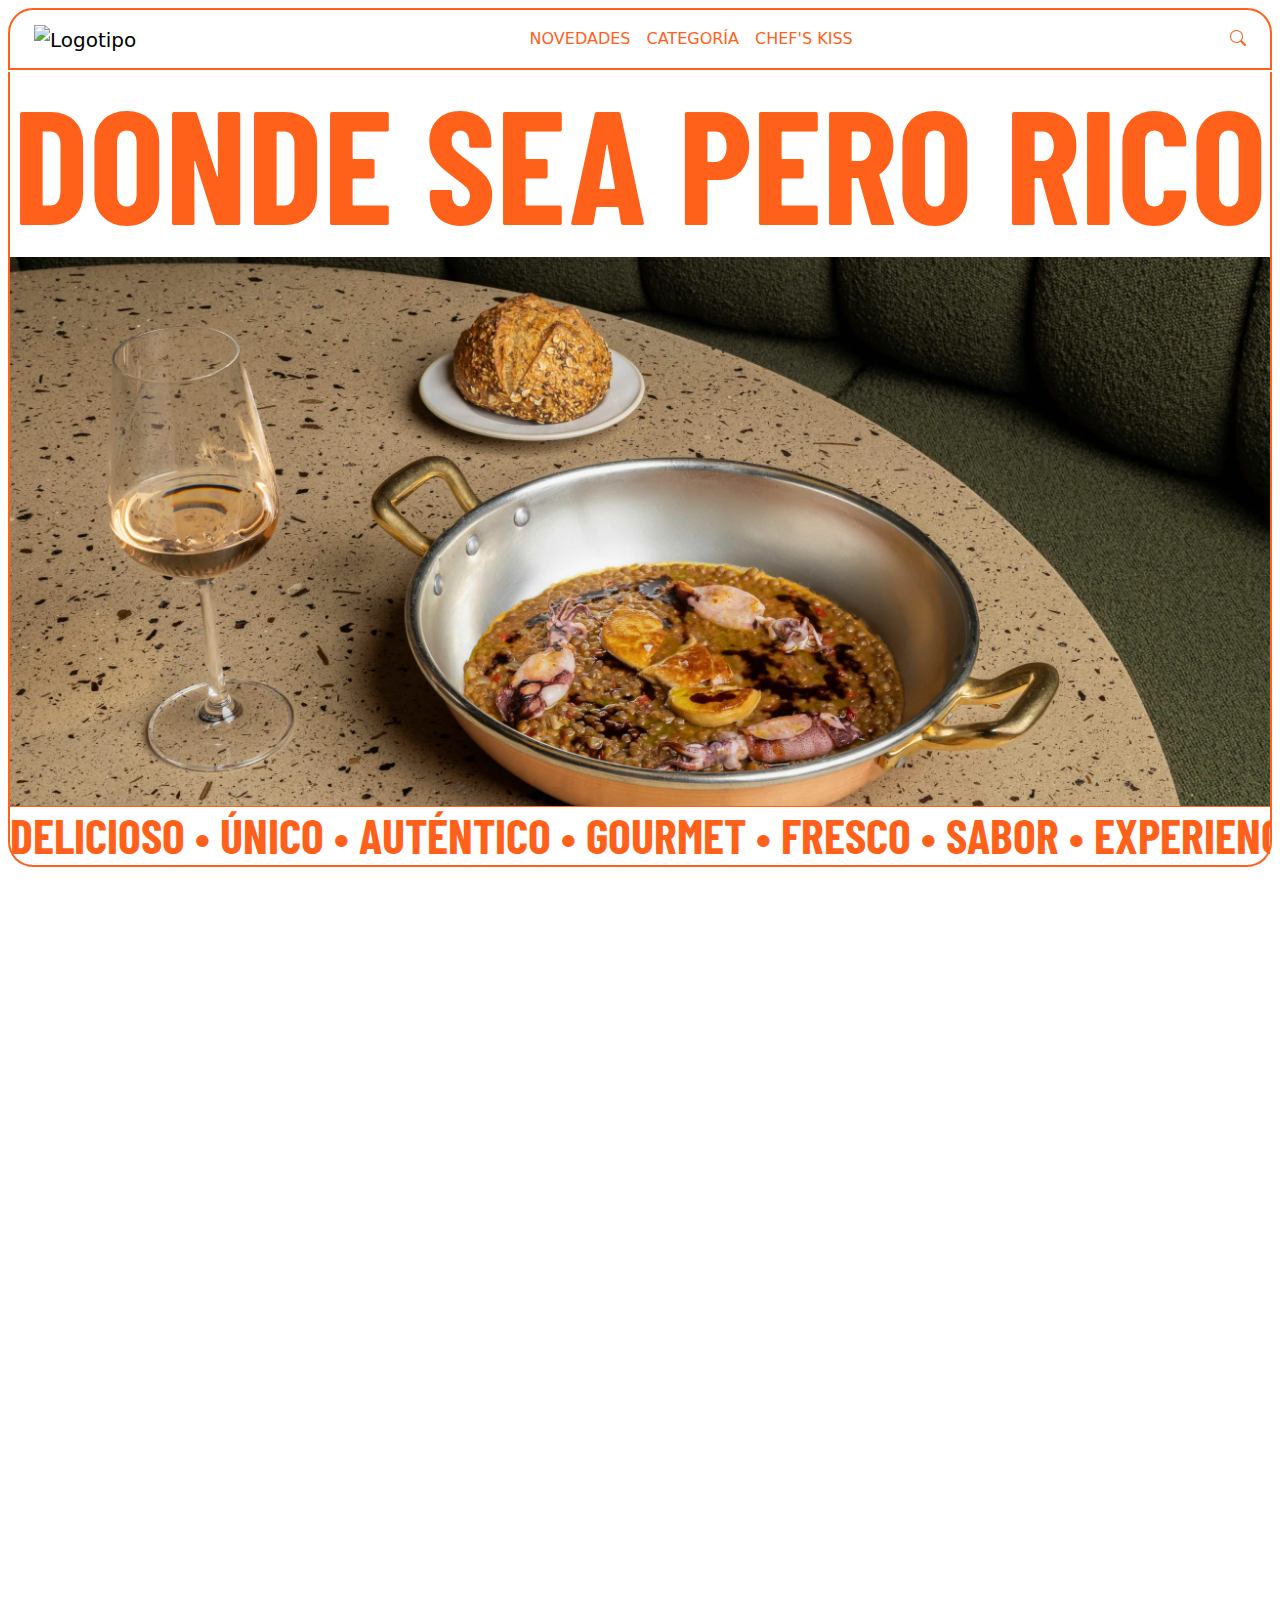
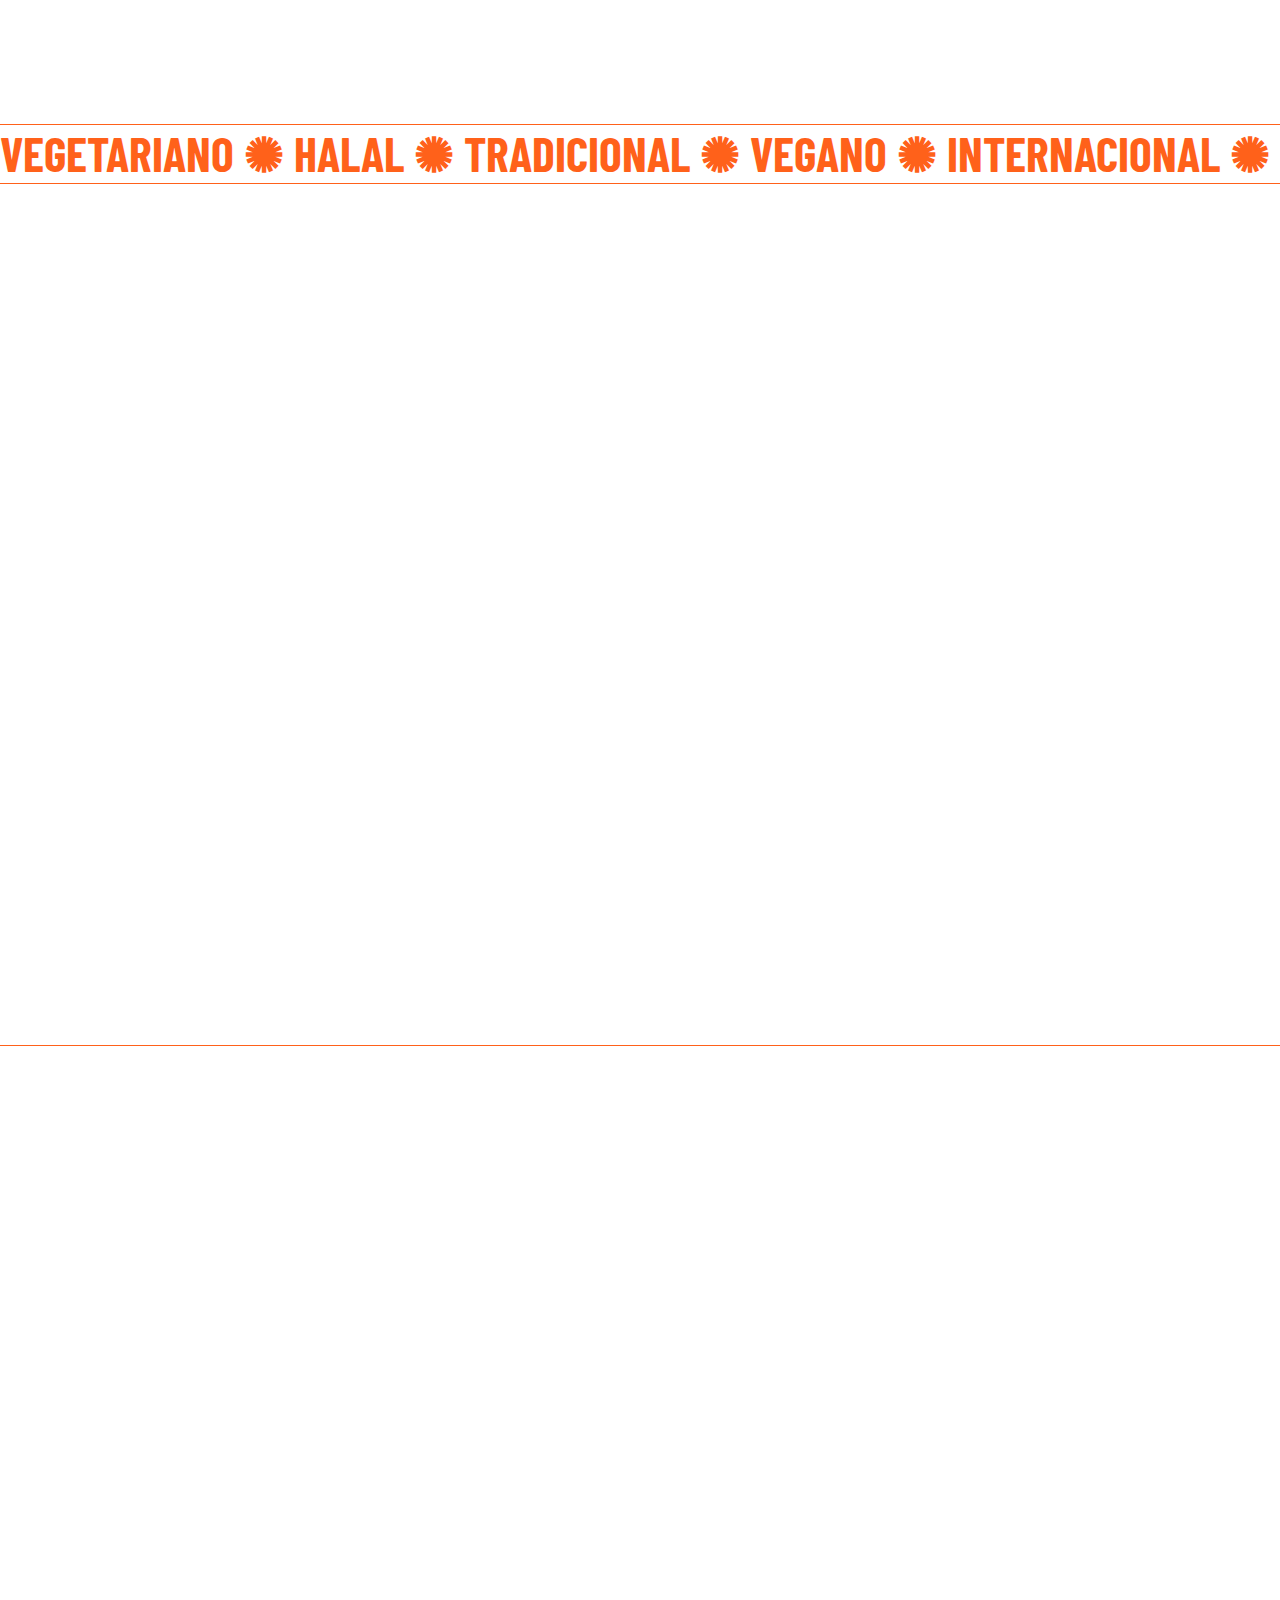
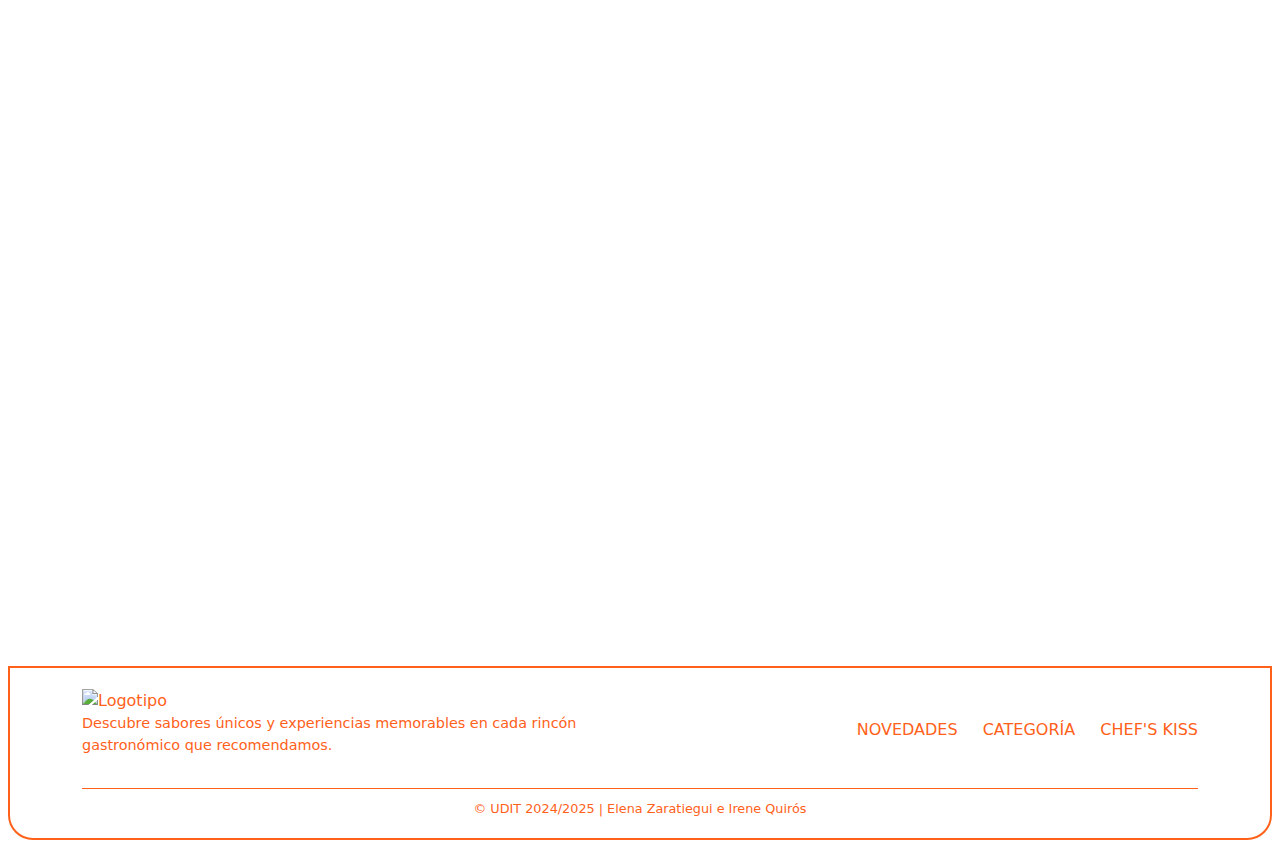
==== commit e47714cc: "mediaquerys" ====
--- a/index.html
+++ b/index.html
@@ -46,57 +46,70 @@
     </head>
     <body>
         <!-- Navbar -->
-        <div class="navbar-wrapper">
-            <nav class="navbar navbar-expand-lg fixed-top" style="background-color: white;">
-                <div class="container-fluid">
-                    <!-- Logotipo -->
-                    <a class="navbar-brand" href="index.html">
-                        <img src="img/logo1.png" alt="Logotipo" height="35">
-                    </a>
-
-                    <!-- Botón hamburguesa -->
-                    <button
-                        class="navbar-toggler"
-                        type="button"
-                        data-bs-toggle="collapse"
-                        data-bs-target="#navbarNav"
-                        aria-controls="navbarNav"
-                        aria-expanded="false"
-                        aria-label="Toggle navigation">
-                        <span class="navbar-toggler-icon"></span>
-                    </button>
-
-                    <!-- Botones -->
-                    <div class="collapse navbar-collapse justify-content-center" id="navbarNav">
-                        <ul class="navbar-nav">
-                            <li class="nav-item">
-                                <a class="nav-link" href="#carrousel">NOVEDADES</a>
-                            </li>
-                            <li class="nav-item">
-                                <a class="nav-link" href="#Categorias">CATEGORÍA</a>
-                            </li>
-                            <li class="nav-item">
-                                <a class="nav-link" href="#Chefkiss">CHEF'S KISS</a>
-                            </li>
-                        </ul>
-                    </div>
-
-                    <!-- Lupa -->
-                    <form class="d-flex align-items-center" id="search-form">
-                        <button class="btn" id="search-icon" type="button">
-                            <i class="bi bi-search" style="font-size: 1.5rem; color: var(--color-4);"></i>
-                        </button>
-                        <input
-                            class="form-control ms-2"
-                            id="search-input"
-                            type="search"
-                            placeholder="Search"
-                            aria-label="Search"
-                            style="display: none; width: 0;">
-                    </form>
-                </div>
-            </nav>
-        </div>
+          <div class="navbar-wrapper">   
+              <nav id="menu" class="navbar navbar-expand-lg navbar-light sticky-top custom-navbar container-fluid">
+              <div id="menu-espacio" class="container-fluid">
+                  <!-- Logo en la izquierda -->
+                  <a class="navbar-brand" href="#">
+                      <img src="img/logo1.png" alt="Logotipo" class="logo">
+                  </a>
+                  
+                  <!-- Botón de menú hamburguesa para pantallas menores a 991px -->
+                  <button class="navbar-toggler" type="button" data-bs-toggle="offcanvas" data-bs-target="#offcanvasMenu">
+                      <span class="navbar-toggler-icon"></span>
+                  </button>
+      
+                  <!-- Items de menú en el centro -->
+                  <div class="collapse navbar-collapse justify-content-center" id="navbarNav">
+                      <ul class="navbar-nav mx-auto">
+                          <li class="nav-item">
+                              <a class="nav-link" href="#carrousel">NOVEDADES</a>
+                          </li>
+                          <li class="nav-item">
+                              <a class="nav-link" href="#Categorias">CATEGORÍA</a>
+                          </li>
+                          <li class="nav-item">
+                              <a class="nav-link" href="#Chefkiss">CHEF'S KISS</a>
+                          </li>
+                      </ul>
+                  </div>
+      
+                  <!-- Icono de lupa en pantalla grande -->
+                  <div class="search-icon d-none d-lg-block" style="cursor: pointer;">
+                      <i class="bi bi-search" id="search-icon"></i>
+                  </div>
+      
+                  <!-- Barra de búsqueda oculta inicialmente con "d-none" -->
+                  <div class="search-bar d-none d-lg-block">
+                      <input type="text" class="form-control" id="search-input" placeholder="Buscar...">
+                  </div>
+              </div>
+          </nav>
+      
+          <!-- Offcanvas para menú hamburguesa y barra de búsqueda en pantallas pequeñas -->
+          <div class="offcanvas offcanvas-end" tabindex="-1" id="offcanvasMenu">
+              <div class="offcanvas-header">
+                  <button type="button" class="btn-close" data-bs-dismiss="offcanvas"></button>
+              </div>
+              <div class="offcanvas-body">
+                  <ul class="navbar-nav">
+                      <li class="nav-item">
+                          <a class="nav-link" href="#carrousel">NOVEDADES</a>
+                      </li>
+                      <li class="nav-item">
+                          <a class="nav-link" href="#Categorias">CATEGORÍA</a>
+                      </li>
+                      <li class="nav-item">
+                          <a class="nav-link" href="#Chefkiss">CHEF'S KISS</a>
+                      </li>
+                      <!-- Barra de búsqueda dentro del offcanvas para pantallas pequeñas -->
+                      <div class="search-bar-offcanvas mt-3">
+                          <input type="text" class="form-control" placeholder="Buscar...">
+                      </div>
+                  </ul>
+              </div>
+              </div>
+          </div>
 
         <!-- texto header -->
         <header id="banner" class="container-fluid text-center">
--- a/css/merged.css
+++ b/css/merged.css
@@ -1,7 +1,4 @@
 :root {
-    --color-1: rgba(235, 0, 84, 1);
-    --color-2: rgba(253, 146, 164, 1);
-    --color-3: rgba(254, 215, 218, 1);
     --color-4: rgba(255, 97, 26, 1);
     --color-5: rgba(255, 174, 0, 1);
     --color-6: white;
@@ -14,11 +11,6 @@
     scroll-behavior: smooth;  
 }
 
-/* img {
-    width: 100%;
-    vertical-align: middle;
-} */
-
 .container-fluid{
     --bs-gutter-x: 1rem !important;
 }
@@ -66,66 +58,121 @@
 
 /* NAVBAR */
 .navbar-wrapper {
-    position: fixed;
-    top: 0;
-    left: 0;
-    background-color: var(--color-6);
-    height: 75px;
-    width: 100%;
-    z-index: 999;
-}
-
-.navbar {
-    z-index: 1000; 
-    border-radius: 25px 25px 0px 0px;
-    border: 2px solid var(--color-4);
-    margin: 0.5em;
-}
-
-.navbar .nav-link {
-    color: var(--color-4);
-}
-
-.navbar .nav-link.active {
-    color: var(--color-5); 
-}
-
-.navbar .nav-link:hover {
-    color: var(--color-5); 
-}
-
-#search-form {
-    position: relative;
-    display: flex;
-    align-items: center;
-}
-
-#search-icon {
-    z-index: 2; 
-    background: none;
-    border: none;
-    cursor: pointer;
-}
-
-#search-input {
-    position: absolute;
-    right: 0;
-    width: 0;
-    transition: width 0.3s ease;
-    background-color: transparent;
-    border: none;
-    border-bottom: 2px solid var(--color-4);
-    padding: 5px;
-    outline: none;
-    color: var(--color-5);
-    opacity: 0;
+  position: fixed;
+  top: 0;
+  left: 0;
+  background-color: var(--color-6);
+  height: 72px;
+  width: 100%;
+  z-index: 999;
+  padding: 0.5em;
+}
+
+#menu {
+  z-index: 1000;
+  border-radius: 25px 25px 0px 0px;
+  border: 2px solid var(--color-4);
+}
+
+#menu-espacio {
+  padding: 0 1.5em;
+}
+
+.logo {
+  width: 50px; 
+}
+
+.nav-link {
+  color: var(--color-4);
+}
+
+.nav-link.active {
+  color: var(--color-5);
+}
+
+.nav-link:hover {
+  color: var(--color-5);
+}
+
+.search-icon {
+  cursor: pointer;
+  position: relative;
+  z-index: 2; 
+  color: var(--color-4);
+}
+
+.search-icon:hover {
+  color: var(--color-5);
+}
+
+.search-bar {
+  position: absolute;
+    right: -200px; 
+    top: 50%;
+    transform: translateY(-50%);
+    width: 0; 
+    height: 40px; 
+    display: none;  
+    transition: width 0.5s ease, right 0.5s ease;
     z-index: 1; 
 }
 
-#search-input.active {
-    width: 200px; /* Ancho abierto */
-    opacity: 1;
-}
+.search-bar.active {
+  display: block;
+  width: 200px;   
+  right: 40px; 
+}
+
+.search-bar input {
+  width: 100%;  
+  height: 100%;
+}
+
+.search-bar.d-none {
+  display: none;
+}
+
+.navbar-toggler {
+  border: 2px solid var(--color-4);
+}
+
+.navbar-toggler:hover {
+  box-shadow: 0 4px 10px rgba(255, 157, 0, 0.412);
+}
+
+.navbar-toggler:focus {
+  box-shadow: none;
+  outline: none;
+}
+
+.offcanvas-end .search-bar-offcanvas {
+  margin-top: 15px;
+}
+
+.offcanvas {
+  border-radius: 25px;
+  border: 2px solid var(--color-4);
+  height: 50%;
+}
+
+.offcanvas-header {
+  background-color: var(--color-6);
+  border: 2px solid var(--color-4);
+  border-top: 0;
+  border-radius: 25px 25px 0px 0px;
+}
+
+#offcanvasNavbarLabel {
+  color: var(--color-4);
+}
+
+.offcanvas-body {
+  border: 2px solid var(--color-4);
+  border-top: 0;
+  border-radius: 0px 0px 25px 25px;
+}
+
+
 
 /* -------------------------------------------PAGINA PRINCIPAL (Irene) */
 
@@ -296,7 +343,6 @@
     height: 200px; 
     object-fit: cover; 
     border-radius: 5px 0px 0px 5px;
-    /* margin-right: 15px;  */
   }
   
   .card-body {
@@ -422,81 +468,8 @@
     height: 100vh;
   }
  
- 
-
-/* MEDIA QUERIES */
-
-/* Para móviles (pantallas < 576px) */
-@media (max-width: 576px) {
-    #carousel-1 {
-      height: 62vw;
-    }
-    #titulo {
-        font-size: 4rem;
-    }
-    #Novedades {
-        margin-left: 3vh;
-    }
-    .img-fluid {
-        height: 73vh;
-    }
-
-    .carousel-caption {
-        top: 43%;
-    }
-
-    .card-img-left {
-        height: 170px;
-    
-    }
-
-    #subtitulo {
-        margin-left: 3vh;
-    }
-
-    .container3{
-        height: 78rem;
-    }
-
-}
- /* Para tabletas (pantallas entre 576px y 768px) */
-@media (min-width: 577px) and (max-width: 768px) {
-    #carousel-1 {
-      height: 46vw;
-    }
-
-    #titulo{
-        font-size: 5rem;
-    }
-
-    .img-fluid {
-        height: 73vh;
-  }
-
-  #Novedades {
-    margin-left: 5vh;
-}
-
-.second-marquee {
-    margin-top: 9vh;
-}
-.container3{
-    height: 55rem;
-}
-#Categorias {
-    padding-top: 6vh;
-}
-.card-img-left {
-    height: 265px;
-
-}
-#subtitulo {
-    margin-left: 5vh;
-}
-
-}
-
-/*----------------------------------------------------- PAGINA RESTAURANTE (helena) */
+
+/*----------------------------------------------------- PAGINA RESTAURANTE (Elena) */
 
 /* PORTADA */
 #portada {
@@ -816,4 +789,176 @@
       margin-top: 4rem;
       margin-left: 0.5rem;
       margin-right: 0.5rem;
-  }+  }
+
+
+  /* MEDIA QUERIES */
+
+/* HOMEPAGE */
+
+/* Para móviles (pantallas < 576px) */
+@media (max-width: 576px) {
+  #carousel-1 {
+    height: 62vw;
+  }
+  #titulo {
+      font-size: 4rem;
+  }
+  #Novedades {
+      margin-left: 3vh;
+  }
+  .img-fluid {
+      height: 73vh;
+  }
+
+  .carousel-caption {
+      top: 43%;
+  }
+
+  .card-img-left {
+      height: 170px;
+  
+  }
+
+  #subtitulo {
+      margin-left: 3vh;
+  }
+
+  .container3{
+      height: 78rem;
+  }
+
+}
+/* Para tabletas (pantallas entre 576px y 768px) */
+@media (min-width: 577px) and (max-width: 768px) {
+  #carousel-1 {
+    height: 46vw;
+  }
+
+  #titulo{
+      font-size: 5rem;
+  }
+
+  .img-fluid {
+      height: 73vh;
+  }
+
+  #Novedades {
+    margin-left: 5vh;
+  }
+
+  .second-marquee {
+    margin-top: 9vh;
+  }
+  .container3{
+    height: 55rem;
+  }
+  #Categorias {
+    padding-top: 6vh;
+  }
+  .card-img-left {
+    height: 265px;
+
+  }
+  #subtitulo {
+    margin-left: 5vh;
+  }
+}
+
+/* RESTAURANTE */
+@media (max-width: 1180px) {
+  #titulo {
+    font-size: 9em;
+  }
+
+  #portada {
+    height: 95vh;
+  }
+
+  .sticker {
+    padding: 3px 8px;
+    font-size: 1.5em;
+    font-family: "Barlow Condensed";
+    font-style: normal;
+    font-weight: 500;
+  }
+
+  .sticker-2 { 
+    top: 60%; 
+    left: 10%;
+  }
+
+  #carouselText .carousel-item h2 {
+    font-size: 4em;
+  }
+
+  #transp-modal {
+    max-width: 90%; 
+    width: 90%;
+}
+
+  #transporte-img img {
+    height: 45em;
+  }
+}
+
+@media (max-width: 1170px) {
+  #titulo {
+    font-size: 8em;
+  }
+
+  #portada {
+    height: 85vh;
+  }
+}
+
+@media (max-width: 991px) {
+  .search-bar {
+      width: 100%;  
+  }
+
+  #media-galeria {
+    display: flex;
+    flex-direction: column !important;
+  }
+
+  #image-wrapper {
+    width: 100% !important;
+    height: auto !important;
+  }
+
+  #image-wrapper img {
+    width: 100% !important;
+    height: 3em !important;
+  }
+
+  #galeria-estres {
+    width: 100% !important;
+    height: auto !important;
+    padding-bottom: 1.5em;
+  }
+
+  .overlay {
+    opacity: 1; /* Mostrar overlay permanentemente */
+    bottom: 40px;
+    right: 40px;
+    font-size: 3em;
+  }
+
+  #Reserva {
+    display: flex;
+    flex-direction: column !important;
+  }
+
+  #info {
+    width: 100% !important;
+    height: auto !important;
+  }
+
+  #img-res {
+    width: 100% !important;
+    height: auto !important;
+    padding: 0;
+    padding-top: 2em;
+  }
+}
